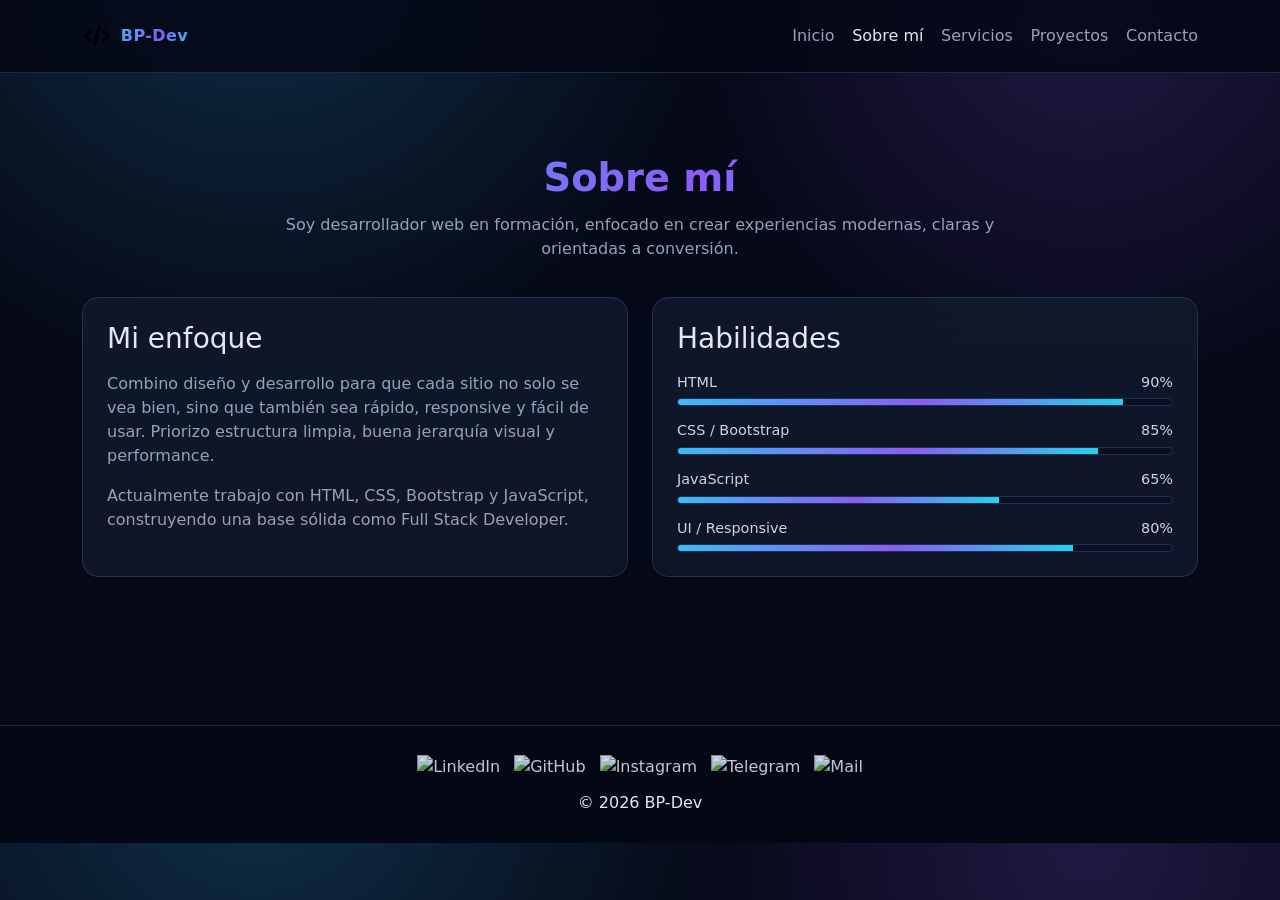
==== pages/about.html @ 5aa09ab8 "Finalize landing redesign across all pages" ====
<!DOCTYPE html>
<html lang="es">
<head>
  <meta charset="UTF-8">
  <meta name="viewport" content="width=device-width, initial-scale=1.0">
  <title>BP-Dev | Sobre mí</title>
  <link rel="icon" href="../assets/img/favicon.ico">
  <link href="https://cdn.jsdelivr.net/npm/bootstrap@5.3.2/dist/css/bootstrap.min.css" rel="stylesheet">
  <link rel="stylesheet" href="../css/style.css">
</head>
<body>

<header class="header">
  <div class="container d-flex justify-content-between align-items-center header-content">
    <a href="../index.html" class="logo-box">
      <img src="../assets/img/logo.svg" alt="Logo BP-Dev" class="logo-img">
      <span class="logo-text">BP-Dev</span>
    </a>
    <nav class="nav d-none d-lg-flex align-items-center">
      <a href="../index.html">Inicio</a>
      <a href="about.html" class="active">Sobre mí</a>
      <a href="services.html">Servicios</a>
      <a href="projects.html">Proyectos</a>
      <a href="contact.html">Contacto</a>
    </nav>
    <button class="btn btn-outline-light d-lg-none" data-bs-toggle="offcanvas" data-bs-target="#menuMobile">☰</button>
  </div>
</header>

<div class="offcanvas offcanvas-end text-bg-dark" id="menuMobile">
  <div class="offcanvas-header">
    <h5 class="offcanvas-title">Menú</h5>
    <button type="button" class="btn-close btn-close-white" data-bs-dismiss="offcanvas"></button>
  </div>
  <div class="offcanvas-body d-flex flex-column gap-2">
    <a href="../index.html">Inicio</a>
    <a href="about.html">Sobre mí</a>
    <a href="services.html">Servicios</a>
    <a href="projects.html">Proyectos</a>
    <a href="contact.html">Contacto</a>
  </div>
</div>

<main class="section">
  <div class="container">
    <h1 class="section-title">Sobre mí</h1>
    <p class="section-subtitle">Soy desarrollador web en formación, enfocado en crear experiencias modernas, claras y orientadas a conversión.</p>

    <div class="row g-4 align-items-stretch">
      <div class="col-lg-6">
        <div class="box p-4 h-100">
          <h3 class="mb-3">Mi enfoque</h3>
          <p class="lead-soft">
            Combino diseño y desarrollo para que cada sitio no solo se vea bien, sino que también sea rápido,
            responsive y fácil de usar. Priorizo estructura limpia, buena jerarquía visual y performance.
          </p>
          <p class="lead-soft mb-0">
            Actualmente trabajo con HTML, CSS, Bootstrap y JavaScript, construyendo una base sólida como Full Stack Developer.
          </p>
        </div>
      </div>

      <div class="col-lg-6">
        <div class="box p-4 h-100">
          <h3 class="mb-3">Habilidades</h3>

          <div class="skill">
            <div class="skill-header"><span>HTML</span><span>90%</span></div>
            <div class="skill-bar"><div style="width:90%"></div></div>
          </div>

          <div class="skill">
            <div class="skill-header"><span>CSS / Bootstrap</span><span>85%</span></div>
            <div class="skill-bar"><div style="width:85%"></div></div>
          </div>

          <div class="skill">
            <div class="skill-header"><span>JavaScript</span><span>65%</span></div>
            <div class="skill-bar"><div style="width:65%"></div></div>
          </div>

          <div class="skill mb-0">
            <div class="skill-header"><span>UI / Responsive</span><span>80%</span></div>
            <div class="skill-bar"><div style="width:80%"></div></div>
          </div>
        </div>
      </div>
    </div>
  </div>
</main>

<footer class="footer">
  <div class="container">
    <div class="socials">
      <a href="#"><img src="../assets/img/linkedin.svg" alt="LinkedIn"></a>
      <a href="#"><img src="../assets/img/github.svg" alt="GitHub"></a>
      <a href="#"><img src="../assets/img/instagram.svg" alt="Instagram"></a>
      <a href="#"><img src="../assets/img/telegram.svg" alt="Telegram"></a>
      <a href="#"><img src="../assets/img/gmail.svg" alt="Mail"></a>
    </div>
    <p class="mb-0">© 2026 BP-Dev</p>
  </div>
</footer>

<script src="https://cdn.jsdelivr.net/npm/bootstrap@5.3.2/dist/js/bootstrap.bundle.min.js"></script>
</body>
</html>
---- css/style.css ----
:root {
  --bg: #050816;
  --bg-soft: #0b1228;
  --card: #0f172a;
  --line: #1e293b;
  --text: #e2e8f0;
  --muted: #94a3b8;
  --primary: #38bdf8;
  --secondary: #8b5cf6;
  --accent: #22d3ee;
  --gradient: linear-gradient(135deg, #38bdf8 0%, #8b5cf6 55%, #22d3ee 100%);
}

* { box-sizing: border-box; }

body {
  margin: 0;
  font-family: "Segoe UI", system-ui, -apple-system, sans-serif;
  color: var(--text);
  background:
    radial-gradient(circle at 20% -10%, rgba(56, 189, 248, .22), transparent 35%),
    radial-gradient(circle at 85% 0%, rgba(139, 92, 246, .2), transparent 30%),
    var(--bg);
}

a { color: inherit; text-decoration: none; }

.header {
  position: sticky;
  top: 0;
  z-index: 1000;
  background: rgba(5, 8, 22, 0.85);
  backdrop-filter: blur(10px);
  border-bottom: 1px solid var(--line);
}

.header-content {
  min-height: 72px;
}

.logo-box {
  display: flex;
  align-items: center;
  gap: .55rem;
}

.logo-img { width: 30px; }

.logo-text {
  font-weight: 800;
  letter-spacing: .4px;
  background: var(--gradient);
  -webkit-background-clip: text;
  -webkit-text-fill-color: transparent;
}

.nav { gap: 1.1rem; }
.nav a {
  color: var(--muted);
  font-weight: 500;
  transition: .2s ease;
}
.nav a:hover,
.nav a.active {
  color: var(--text);
}

.offcanvas a {
  color: var(--text);
  border: 1px solid #22304a;
  border-radius: 10px;
  padding: .65rem .8rem;
}

.section {
  padding: 84px 0;
}

.hero {
  padding: 110px 0 82px;
}

.hero h1,
.section-title {
  font-weight: 800;
  line-height: 1.1;
  background: var(--gradient);
  -webkit-background-clip: text;
  -webkit-text-fill-color: transparent;
}

.hero h1 { font-size: clamp(2rem, 4vw, 3.2rem); }

.lead-soft,
.hero p {
  color: var(--muted);
  max-width: 760px;
}

.btn-glow {
  background: var(--gradient);
  border: 0;
  color: #fff;
  font-weight: 600;
  border-radius: 12px;
  padding: .72rem 1rem;
}

.btn-ghost {
  border: 1px solid #334155;
  color: var(--text);
  border-radius: 12px;
  padding: .72rem 1rem;
}

.box,
.card-home,
.project-card,
.service-card,
.form-box {
  background: linear-gradient(180deg, rgba(15, 23, 42, .95), rgba(15, 23, 42, .88));
  border: 1px solid #24324c;
  border-radius: 16px;
}

.cards-home {
  margin-top: 34px;
  display: grid;
  grid-template-columns: repeat(4, minmax(0, 1fr));
  gap: 18px;
}

.card-home {
  padding: 20px;
  transition: .22s ease;
}
.card-home:hover { transform: translateY(-5px); border-color: #3a4e73; }
.card-home h3 { margin-bottom: .4rem; font-size: 1.04rem; }
.card-home p { margin: 0; color: var(--muted); font-size: .95rem; }

.tag {
  display: inline-block;
  font-size: .76rem;
  padding: .28rem .52rem;
  border-radius: 999px;
  margin-bottom: .8rem;
  border: 1px solid #2a3e62;
  color: #cbd5e1;
}

.section-title {
  text-align: center;
  margin-bottom: 14px;
  font-size: clamp(1.8rem, 3vw, 2.4rem);
}

.section-subtitle {
  text-align: center;
  color: var(--muted);
  max-width: 760px;
  margin: 0 auto 36px;
}

.skill { margin-bottom: 14px; }
.skill-header { display: flex; justify-content: space-between; font-size: .9rem; color: #cbd5e1; margin-bottom: 5px; }
.skill-bar {
  height: 8px;
  background: #071022;
  border: 1px solid #20304d;
  border-radius: 999px;
  overflow: hidden;
}
.skill-bar div { height: 100%; background: var(--gradient); }

.service-card,
.project-card { padding: 22px; height: 100%; }
.project-card p,
.service-card p { color: var(--muted); margin-bottom: 0; }

.project-links { margin-top: 12px; display: flex; gap: 10px; flex-wrap: wrap; }
.project-links a {
  font-size: .85rem;
  border: 1px solid #2a3e62;
  border-radius: 10px;
  padding: .4rem .65rem;
  color: #dbeafe;
}

.form-control,
.form-control:focus {
  background: #090f1f;
  color: var(--text);
  border: 1px solid #2a3e62;
  box-shadow: none;
}

.footer {
  margin-top: 64px;
  border-top: 1px solid var(--line);
  background: #040814;
  padding: 28px 0;
  text-align: center;
}

.socials { display: flex; justify-content: center; gap: 14px; margin-bottom: 12px; }
.socials img { width: 22px; opacity: .85; transition: .2s ease; }
.socials img:hover { transform: translateY(-2px) scale(1.07); opacity: 1; }

@media (max-width: 992px) {
  .cards-home { grid-template-columns: repeat(2, minmax(0, 1fr)); }
}

@media (max-width: 576px) {
  .hero { padding-top: 86px; }
  .cards-home { grid-template-columns: 1fr; }
}
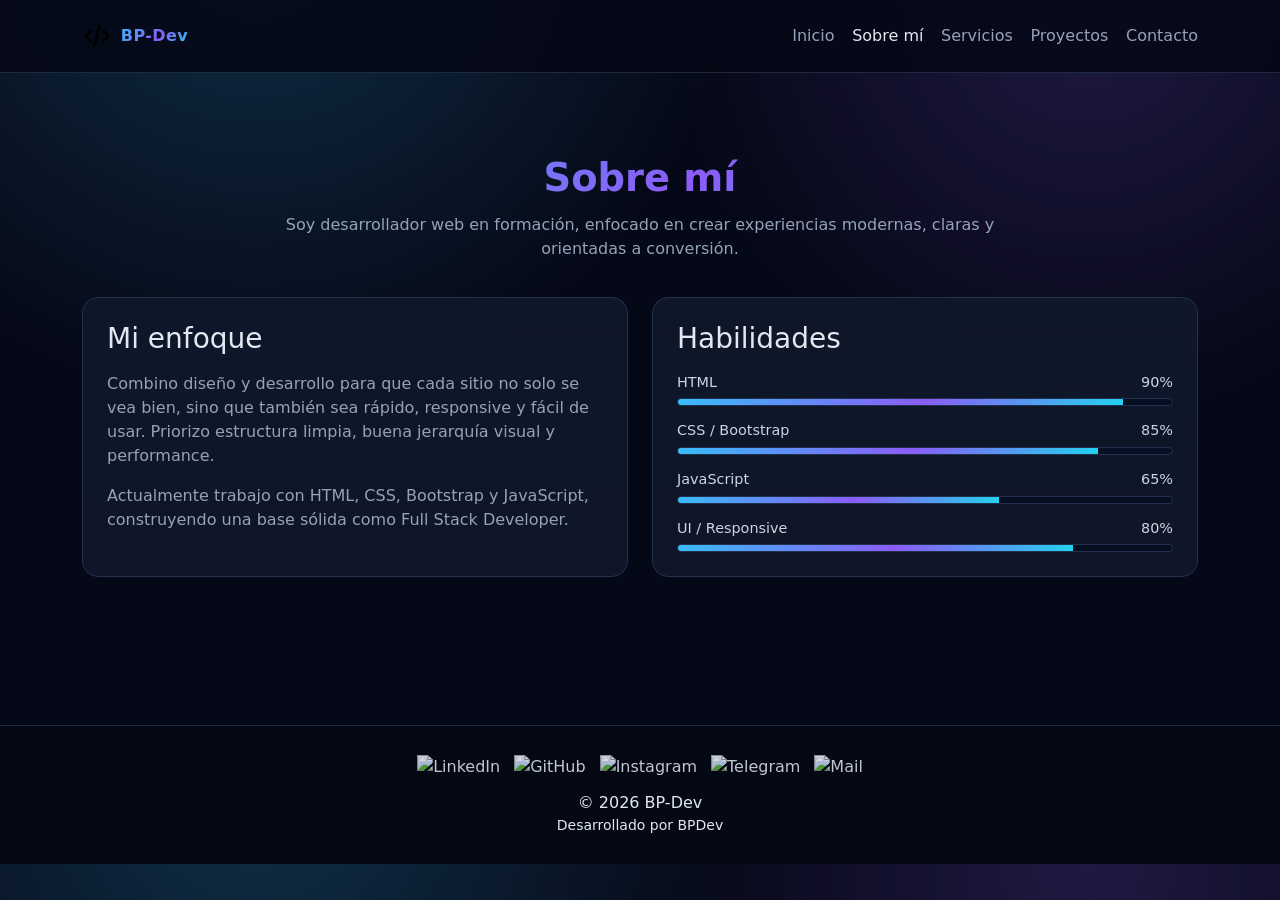
==== commit c7c50482: "chore(footer): agregar link 'Desarrollado por BPDev' a GitHub Pages" ====
--- a/pages/about.html
+++ b/pages/about.html
@@ -100,6 +100,7 @@
     </div>
     <p class="mb-0">© 2026 BP-Dev</p>
   </div>
+    <p class="mb-0 small">Desarrollado por <a href="https://waiiting23.github.io/bp_web/" target="_blank" rel="noopener">BPDev</a></p>
 </footer>
 
 <script src="https://cdn.jsdelivr.net/npm/bootstrap@5.3.2/dist/js/bootstrap.bundle.min.js"></script>
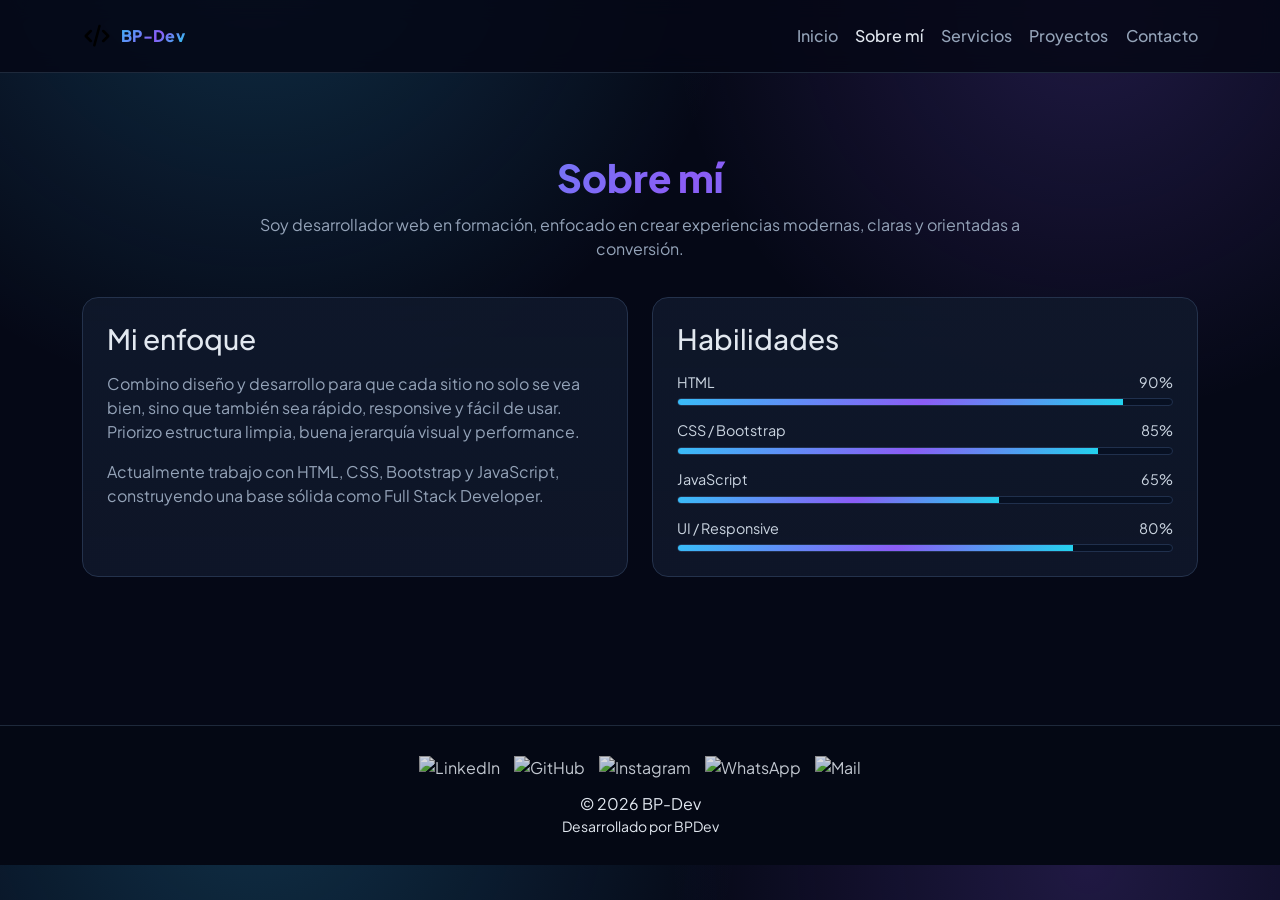
==== commit 44251eed: "feat(bp_web): unificación responsive final, animaciones visuales y footer/contacto profesional" ====
--- a/pages/about.html
+++ b/pages/about.html
@@ -92,15 +92,15 @@
 <footer class="footer">
   <div class="container">
     <div class="socials">
-      <a href="#"><img src="../assets/img/linkedin.svg" alt="LinkedIn"></a>
-      <a href="#"><img src="../assets/img/github.svg" alt="GitHub"></a>
-      <a href="#"><img src="../assets/img/instagram.svg" alt="Instagram"></a>
-      <a href="#"><img src="../assets/img/telegram.svg" alt="Telegram"></a>
-      <a href="#"><img src="../assets/img/gmail.svg" alt="Mail"></a>
+      <a href="https://www.linkedin.com/" target="_blank" rel="noopener"><img src="../assets/img/linkedin.svg" alt="LinkedIn"></a>
+      <a href="https://github.com/WaiiTiNG23" target="_blank" rel="noopener"><img src="../assets/img/github.svg" alt="GitHub"></a>
+      <a href="https://www.instagram.com/" target="_blank" rel="noopener"><img src="../assets/img/instagram.svg" alt="Instagram"></a>
+      <a href="https://wa.me/541158655848" target="_blank" rel="noopener"><img src="../assets/img/telegram.svg" alt="WhatsApp"></a>
+      <a href="mailto:brian.pugliese23@gmail.com"><img src="../assets/img/gmail.svg" alt="Mail"></a>
     </div>
     <p class="mb-0">© 2026 BP-Dev</p>
+    <p class="mb-0 small">Desarrollado por <a href="https://waiiting23.github.io/bp_web/" target="_blank" rel="noopener">BPDev</a></p>
   </div>
-    <p class="mb-0 small">Desarrollado por <a href="https://waiiting23.github.io/bp_web/" target="_blank" rel="noopener">BPDev</a></p>
 </footer>
 
 <script src="https://cdn.jsdelivr.net/npm/bootstrap@5.3.2/dist/js/bootstrap.bundle.min.js"></script>
--- a/css/style.css
+++ b/css/style.css
@@ -1,3 +1,5 @@
+@import url('https://fonts.googleapis.com/css2?family=Plus+Jakarta+Sans:wght@400;500;600;700;800&display=swap');
+
 :root {
   --bg: #050816;
   --bg-soft: #0b1228;
@@ -15,7 +17,7 @@
 
 body {
   margin: 0;
-  font-family: "Segoe UI", system-ui, -apple-system, sans-serif;
+  font-family: "Plus Jakarta Sans", "Segoe UI", system-ui, -apple-system, sans-serif;
   color: var(--text);
   background:
     radial-gradient(circle at 20% -10%, rgba(56, 189, 248, .22), transparent 35%),
@@ -214,3 +216,60 @@
   .hero { padding-top: 86px; }
   .cards-home { grid-template-columns: 1fr; }
 }
+
+/* Animaciones llamativas */
+@keyframes floatY {
+  0%, 100% { transform: translateY(0); }
+  50% { transform: translateY(-8px); }
+}
+
+@keyframes fadeSlideUp {
+  from { opacity: 0; transform: translateY(20px); }
+  to { opacity: 1; transform: translateY(0); }
+}
+
+.hero h1,
+.hero p,
+.hero .btn,
+.section-title,
+.section-subtitle,
+.box,
+.service-card,
+.project-card,
+.form-box,
+.card-home {
+  animation: fadeSlideUp .8s ease both;
+}
+
+.hero p { animation-delay: .08s; }
+.hero .btn-glow { animation-delay: .16s; }
+.hero .btn-ghost { animation-delay: .22s; }
+
+.cards-home .card-home:nth-child(1),
+.row .service-card:nth-child(1),
+.row .project-card:nth-child(1) { animation-delay: .1s; }
+.cards-home .card-home:nth-child(2),
+.row .service-card:nth-child(2),
+.row .project-card:nth-child(2) { animation-delay: .18s; }
+.cards-home .card-home:nth-child(3),
+.row .service-card:nth-child(3),
+.row .project-card:nth-child(3) { animation-delay: .26s; }
+.cards-home .card-home:nth-child(4),
+.row .service-card:nth-child(4),
+.row .project-card:nth-child(4) { animation-delay: .34s; }
+
+.logo-img { animation: floatY 3s ease-in-out infinite; }
+
+.btn-glow,
+.project-links a,
+.socials img,
+.card-home,
+.service-card,
+.project-card {
+  transition: transform .25s ease, box-shadow .25s ease, border-color .25s ease;
+}
+
+.btn-glow:hover { transform: translateY(-2px) scale(1.01); box-shadow: 0 10px 30px rgba(56, 189, 248, .35); }
+.service-card:hover,
+.project-card:hover,
+.card-home:hover { box-shadow: 0 14px 32px rgba(34, 211, 238, .14); }
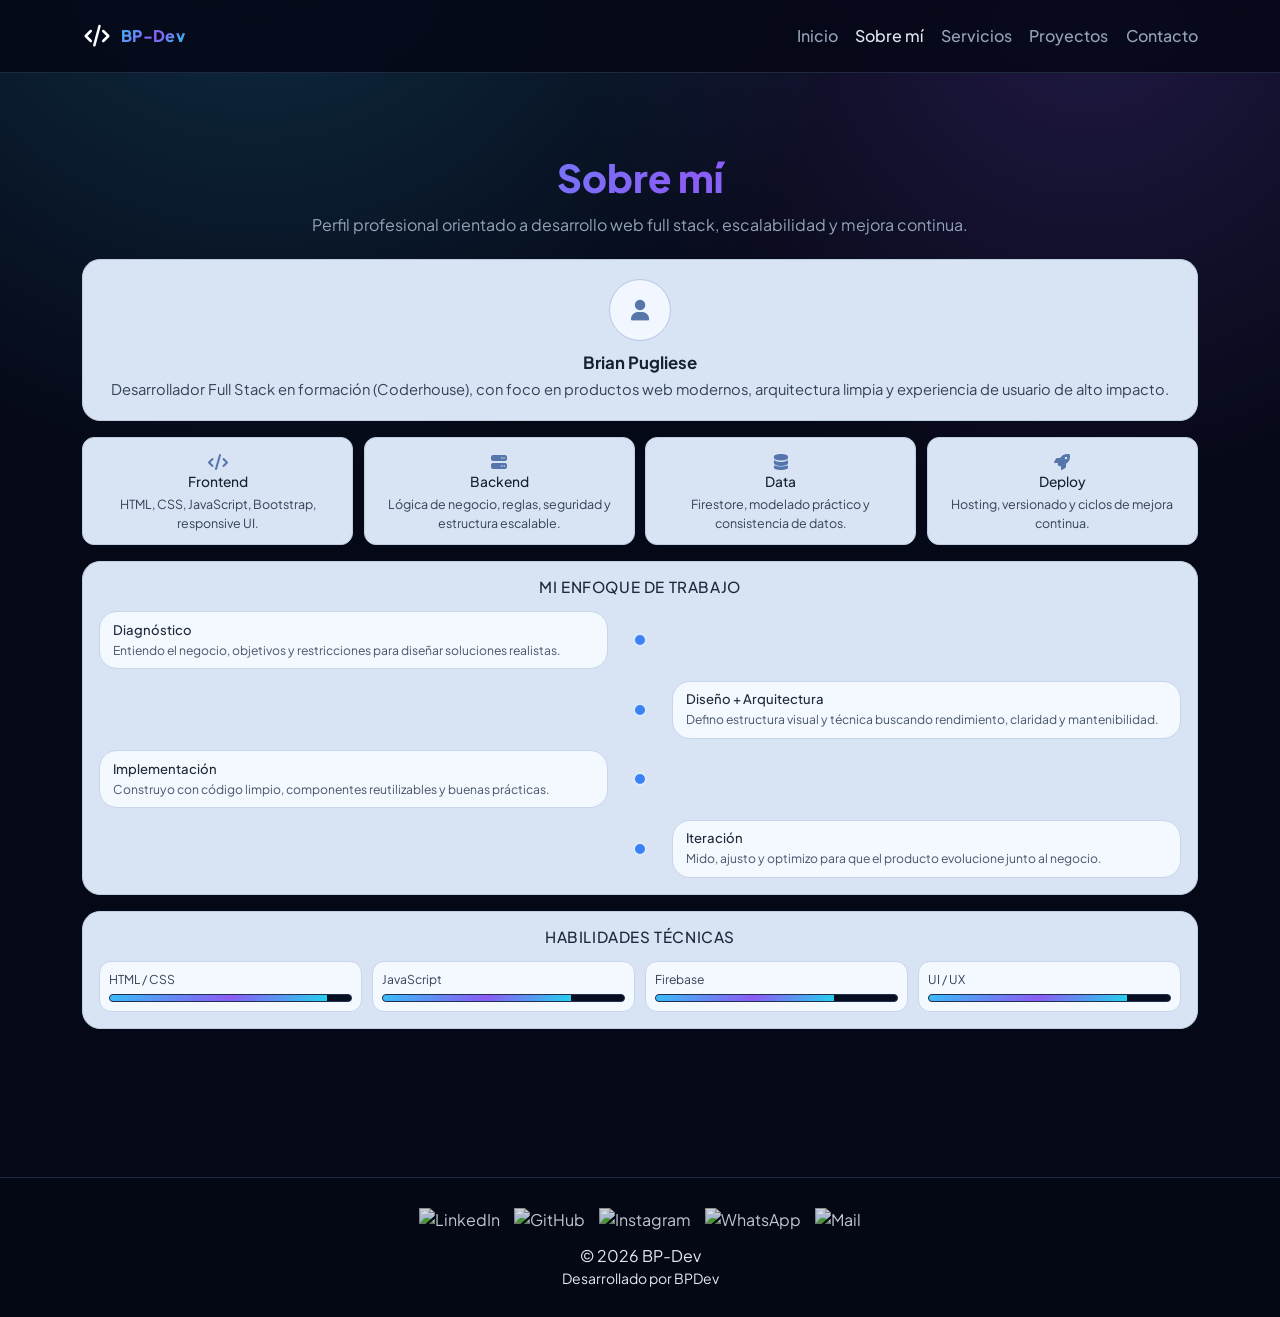
==== commit e6ae23c3: "feat(about): rediseño completo estilo wireframe con layout profesional responsive" ====
--- a/pages/about.html
+++ b/pages/about.html
@@ -6,6 +6,7 @@
   <title>BP-Dev | Sobre mí</title>
   <link rel="icon" href="../assets/img/favicon.ico">
   <link href="https://cdn.jsdelivr.net/npm/bootstrap@5.3.2/dist/css/bootstrap.min.css" rel="stylesheet">
+  <link rel="stylesheet" href="https://cdnjs.cloudflare.com/ajax/libs/font-awesome/6.4.0/css/all.min.css">
   <link rel="stylesheet" href="../css/style.css">
 </head>
 <body>
@@ -41,58 +42,104 @@
   </div>
 </div>
 
-<main class="section">
+<main class="section about-wireframe">
   <div class="container">
     <h1 class="section-title">Sobre mí</h1>
-    <p class="section-subtitle">Soy desarrollador web en formación, enfocado en crear experiencias modernas, claras y orientadas a conversión.</p>
+    <p class="section-subtitle">Perfil profesional orientado a desarrollo web full stack, escalabilidad y mejora continua.</p>
 
-    <div class="row g-4 align-items-stretch">
-      <div class="col-lg-6">
-        <div class="box p-4 h-100">
-          <h3 class="mb-3">Mi enfoque</h3>
-          <p class="lead-soft">
-            Combino diseño y desarrollo para que cada sitio no solo se vea bien, sino que también sea rápido,
-            responsive y fácil de usar. Priorizo estructura limpia, buena jerarquía visual y performance.
-          </p>
-          <p class="lead-soft mb-0">
-            Actualmente trabajo con HTML, CSS, Bootstrap y JavaScript, construyendo una base sólida como Full Stack Developer.
-          </p>
+    <section class="about-hero-card">
+      <div class="about-avatar"><i class="fas fa-user"></i></div>
+      <h2>Brian Pugliese</h2>
+      <p>Desarrollador Full Stack en formación (Coderhouse), con foco en productos web modernos, arquitectura limpia y experiencia de usuario de alto impacto.</p>
+    </section>
+
+    <section class="about-kpis-grid">
+      <article class="about-kpi-card">
+        <i class="fas fa-code"></i>
+        <h3>Frontend</h3>
+        <p>HTML, CSS, JavaScript, Bootstrap, responsive UI.</p>
+      </article>
+      <article class="about-kpi-card">
+        <i class="fas fa-server"></i>
+        <h3>Backend</h3>
+        <p>Lógica de negocio, reglas, seguridad y estructura escalable.</p>
+      </article>
+      <article class="about-kpi-card">
+        <i class="fas fa-database"></i>
+        <h3>Data</h3>
+        <p>Firestore, modelado práctico y consistencia de datos.</p>
+      </article>
+      <article class="about-kpi-card">
+        <i class="fas fa-rocket"></i>
+        <h3>Deploy</h3>
+        <p>Hosting, versionado y ciclos de mejora continua.</p>
+      </article>
+    </section>
+
+    <section class="about-timeline-wrap">
+      <h2 class="about-block-title">Mi enfoque de trabajo</h2>
+
+      <article class="about-step left">
+        <div class="about-step-dot"></div>
+        <div class="about-step-card">
+          <h4>Diagnóstico</h4>
+          <p>Entiendo el negocio, objetivos y restricciones para diseñar soluciones realistas.</p>
+        </div>
+      </article>
+
+      <article class="about-step right">
+        <div class="about-step-dot"></div>
+        <div class="about-step-card">
+          <h4>Diseño + Arquitectura</h4>
+          <p>Defino estructura visual y técnica buscando rendimiento, claridad y mantenibilidad.</p>
+        </div>
+      </article>
+
+      <article class="about-step left">
+        <div class="about-step-dot"></div>
+        <div class="about-step-card">
+          <h4>Implementación</h4>
+          <p>Construyo con código limpio, componentes reutilizables y buenas prácticas.</p>
+        </div>
+      </article>
+
+      <article class="about-step right">
+        <div class="about-step-dot"></div>
+        <div class="about-step-card">
+          <h4>Iteración</h4>
+          <p>Mido, ajusto y optimizo para que el producto evolucione junto al negocio.</p>
+        </div>
+      </article>
+    </section>
+
+    <section class="about-skills-panel">
+      <h2 class="about-block-title">Habilidades técnicas</h2>
+      <div class="about-skills-grid">
+        <div class="about-skill-box">
+          <p>HTML / CSS</p>
+          <div class="skill-bar"><div style="width: 90%"></div></div>
+        </div>
+        <div class="about-skill-box">
+          <p>JavaScript</p>
+          <div class="skill-bar"><div style="width: 78%"></div></div>
+        </div>
+        <div class="about-skill-box">
+          <p>Firebase</p>
+          <div class="skill-bar"><div style="width: 74%"></div></div>
+        </div>
+        <div class="about-skill-box">
+          <p>UI / UX</p>
+          <div class="skill-bar"><div style="width: 82%"></div></div>
         </div>
       </div>
-
-      <div class="col-lg-6">
-        <div class="box p-4 h-100">
-          <h3 class="mb-3">Habilidades</h3>
-
-          <div class="skill">
-            <div class="skill-header"><span>HTML</span><span>90%</span></div>
-            <div class="skill-bar"><div style="width:90%"></div></div>
-          </div>
-
-          <div class="skill">
-            <div class="skill-header"><span>CSS / Bootstrap</span><span>85%</span></div>
-            <div class="skill-bar"><div style="width:85%"></div></div>
-          </div>
-
-          <div class="skill">
-            <div class="skill-header"><span>JavaScript</span><span>65%</span></div>
-            <div class="skill-bar"><div style="width:65%"></div></div>
-          </div>
-
-          <div class="skill mb-0">
-            <div class="skill-header"><span>UI / Responsive</span><span>80%</span></div>
-            <div class="skill-bar"><div style="width:80%"></div></div>
-          </div>
-        </div>
-      </div>
-    </div>
+    </section>
   </div>
 </main>
 
 <footer class="footer">
   <div class="container">
     <div class="socials">
-      <a href="https://www.linkedin.com/" target="_blank" rel="noopener"><img src="../assets/img/linkedin.svg" alt="LinkedIn"></a>
+      <a href="https://www.linkedin.com/in/bpugliese23" target="_blank" rel="noopener"><img src="../assets/img/linkedin.svg" alt="LinkedIn"></a>
       <a href="https://github.com/WaiiTiNG23" target="_blank" rel="noopener"><img src="../assets/img/github.svg" alt="GitHub"></a>
       <a href="https://www.instagram.com/" target="_blank" rel="noopener"><img src="../assets/img/instagram.svg" alt="Instagram"></a>
       <a href="https://wa.me/541158655848" target="_blank" rel="noopener"><img src="../assets/img/telegram.svg" alt="WhatsApp"></a>
@@ -105,4 +152,4 @@
 
 <script src="https://cdn.jsdelivr.net/npm/bootstrap@5.3.2/dist/js/bootstrap.bundle.min.js"></script>
 </body>
-</html>+</html>
--- a/css/style.css
+++ b/css/style.css
@@ -46,7 +46,10 @@
   gap: .55rem;
 }
 
-.logo-img { width: 30px; }
+.logo-img {
+  width: 30px;
+  filter: brightness(0) invert(1);
+}
 
 .logo-text {
   font-weight: 800;
@@ -186,6 +189,162 @@
   border-radius: 10px;
   padding: .4rem .65rem;
   color: #dbeafe;
+}
+
+.credentials-box {
+  border: 1px solid #334864;
+  background: rgba(9, 15, 31, 0.75);
+  border-radius: 12px;
+  padding: .75rem .85rem;
+  color: #e8eef8;
+}
+
+.credentials-box p {
+  font-size: .88rem;
+  line-height: 1.35;
+}
+
+.project-stack {
+  color: #e8eef8;
+}
+
+/* ABOUT - estilo wireframe */
+.about-wireframe .section-subtitle { margin-bottom: 22px; }
+
+.about-hero-card {
+  background: #d8e4f4;
+  border: 1px solid #bfcde2;
+  border-radius: 18px;
+  padding: 1.2rem 1rem;
+  text-align: center;
+  color: #172131;
+  margin-bottom: 1rem;
+}
+
+.about-avatar {
+  width: 62px;
+  height: 62px;
+  margin: 0 auto .7rem;
+  border-radius: 999px;
+  display: flex;
+  align-items: center;
+  justify-content: center;
+  background: #f2f6ff;
+  border: 1px solid #b6c7e3;
+  color: #5876a9;
+  font-size: 1.3rem;
+}
+
+.about-hero-card h2 { font-size: 1.05rem; margin-bottom: .35rem; font-weight: 700; }
+.about-hero-card p { margin: 0; color: #334155; font-size: .92rem; }
+
+.about-kpis-grid {
+  display: grid;
+  grid-template-columns: repeat(4, minmax(0, 1fr));
+  gap: .65rem;
+  margin-bottom: 1rem;
+}
+
+.about-kpi-card {
+  background: #d8e4f4;
+  border: 1px solid #bfcde2;
+  border-radius: 12px;
+  padding: .75rem;
+  color: #172131;
+  text-align: center;
+}
+.about-kpi-card i { color: #5576ac; margin-bottom: .3rem; }
+.about-kpi-card h3 { font-size: .86rem; margin-bottom: .25rem; }
+.about-kpi-card p { margin: 0; font-size: .78rem; color: #334155; }
+
+.about-timeline-wrap {
+  background: #d8e4f4;
+  border: 1px solid #bfcde2;
+  border-radius: 18px;
+  padding: 1rem;
+  margin-bottom: 1rem;
+  position: relative;
+}
+
+.about-block-title {
+  font-size: .95rem;
+  color: #1e293b;
+  text-transform: uppercase;
+  letter-spacing: .6px;
+  margin-bottom: .9rem;
+  text-align: center;
+}
+
+.about-step {
+  position: relative;
+  display: flex;
+  align-items: center;
+  margin-bottom: .7rem;
+}
+.about-step:last-child { margin-bottom: 0; }
+.about-step.left { justify-content: flex-start; }
+.about-step.right { justify-content: flex-end; }
+
+.about-step-dot {
+  width: 14px;
+  height: 14px;
+  border-radius: 999px;
+  background: #3b82f6;
+  border: 2px solid #dbeafe;
+  position: absolute;
+  left: 50%;
+  transform: translateX(-50%);
+}
+
+.about-step-card {
+  width: 47%;
+  background: #f4f8ff;
+  border: 1px solid #c7d5ea;
+  border-radius: 18px;
+  padding: .6rem .8rem;
+  color: #1f2937;
+}
+.about-step-card h4 { font-size: .82rem; margin-bottom: .2rem; }
+.about-step-card p { margin: 0; font-size: .76rem; color: #475569; }
+
+.about-skills-panel {
+  background: #d8e4f4;
+  border: 1px solid #bfcde2;
+  border-radius: 18px;
+  padding: 1rem;
+}
+
+.about-skills-grid {
+  display: grid;
+  grid-template-columns: repeat(4, minmax(0, 1fr));
+  gap: .65rem;
+}
+.about-skill-box {
+  background: #f4f8ff;
+  border: 1px solid #c7d5ea;
+  border-radius: 12px;
+  padding: .55rem;
+}
+.about-skill-box p {
+  margin: 0 0 .35rem;
+  font-size: .76rem;
+  color: #334155;
+}
+
+@media (max-width: 992px) {
+  .about-kpis-grid,
+  .about-skills-grid { grid-template-columns: repeat(2, minmax(0, 1fr)); }
+
+  .about-step-dot { display: none; }
+  .about-step,
+  .about-step.left,
+  .about-step.right { justify-content: stretch; }
+  .about-step-card { width: 100%; }
+}
+
+@media (max-width: 576px) {
+  .about-kpis-grid,
+  .about-skills-grid { grid-template-columns: 1fr; }
 }
 
 .form-control,
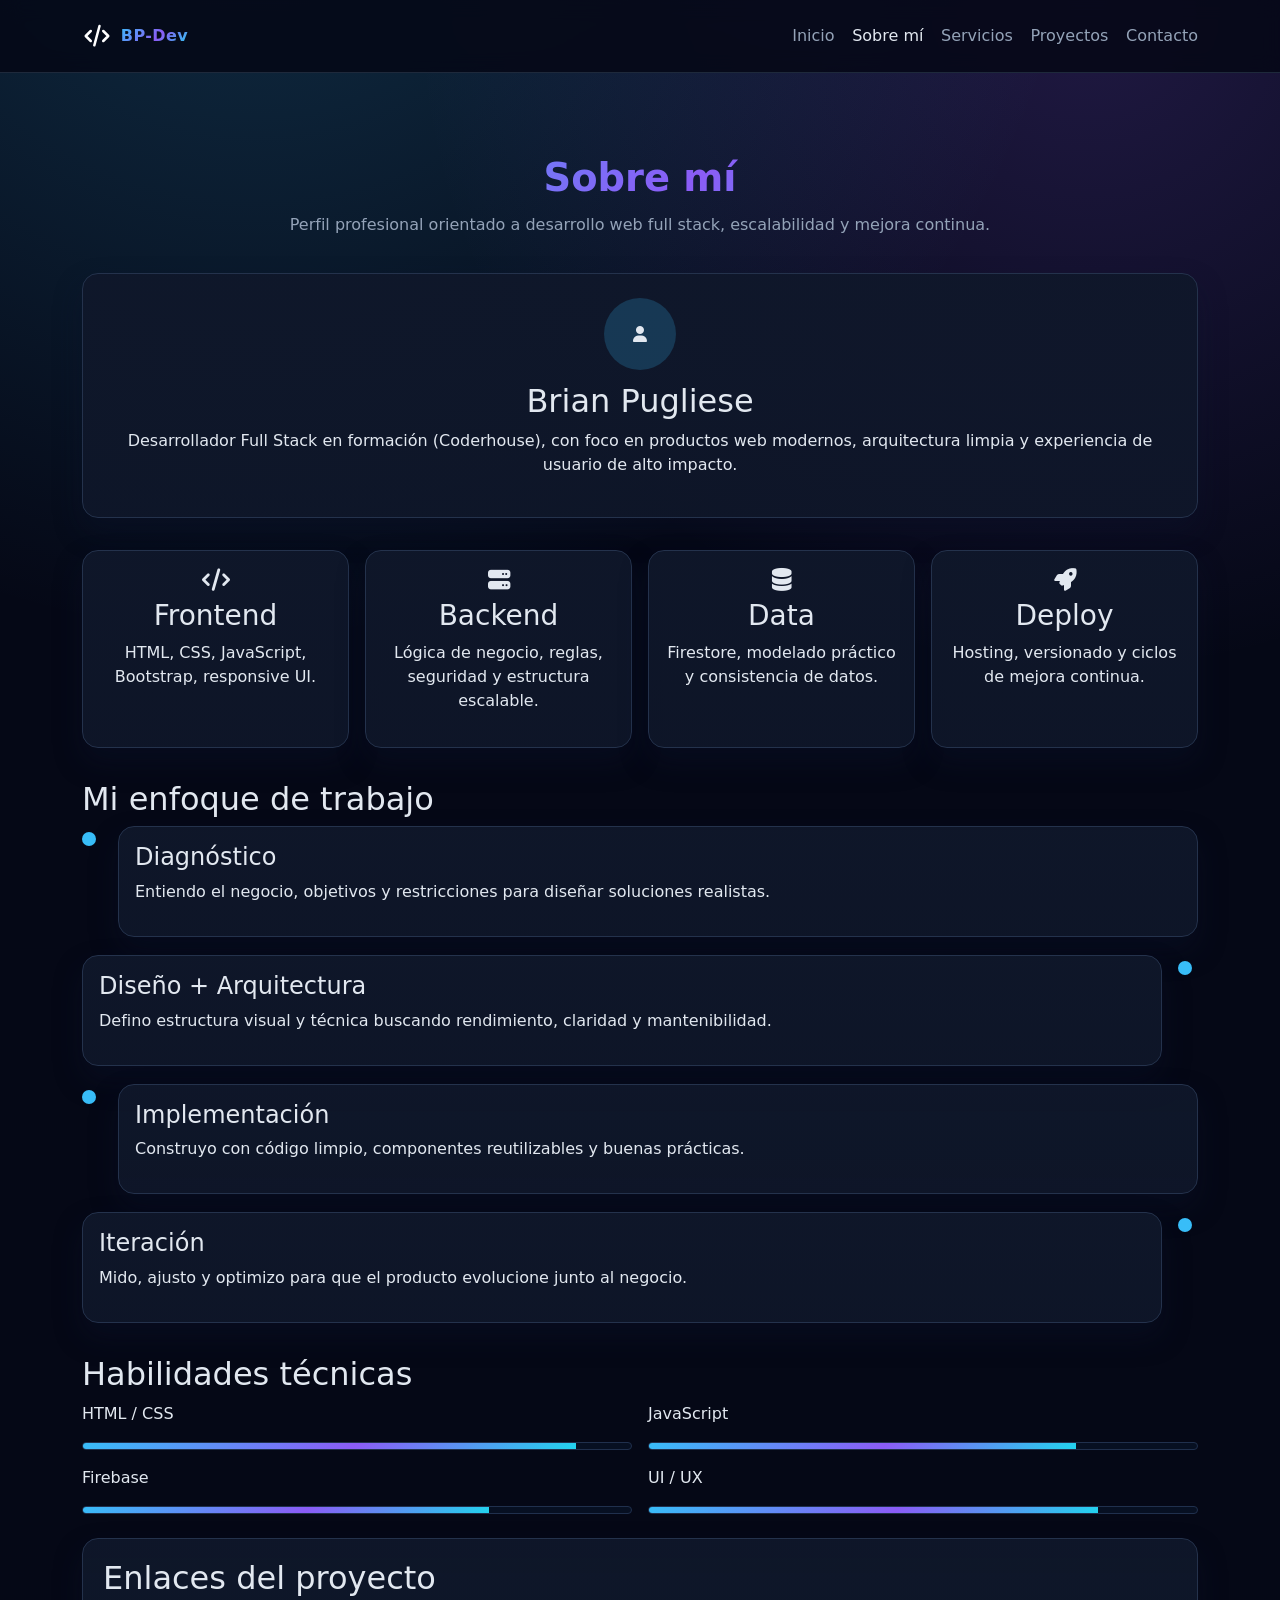
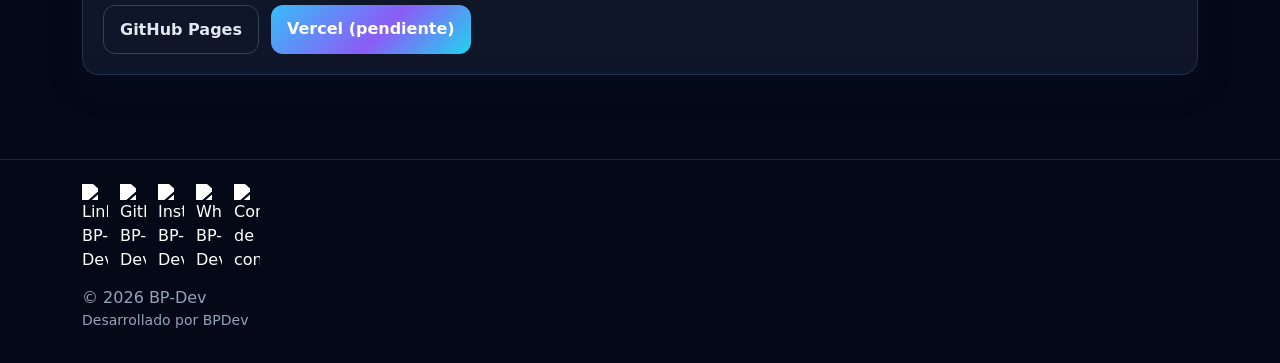
==== commit 0516cfe0: "Maquetar paginas y sumar estructura SASS" ====
--- a/pages/about.html
+++ b/pages/about.html
@@ -4,152 +4,160 @@
   <meta charset="UTF-8">
   <meta name="viewport" content="width=device-width, initial-scale=1.0">
   <title>BP-Dev | Sobre mí</title>
+  <meta name="description" content="Conocé a BP-Dev: desarrollo full stack orientado a resultados, arquitectura limpia y foco en experiencia de usuario.">
   <link rel="icon" href="../assets/img/favicon.ico">
   <link href="https://cdn.jsdelivr.net/npm/bootstrap@5.3.2/dist/css/bootstrap.min.css" rel="stylesheet">
   <link rel="stylesheet" href="https://cdnjs.cloudflare.com/ajax/libs/font-awesome/6.4.0/css/all.min.css">
   <link rel="stylesheet" href="../css/style.css">
 </head>
 <body>
+  <header class="header">
+    <div class="container d-flex justify-content-between align-items-center header-content">
+      <a href="../index.html" class="logo-box" aria-label="Ir al inicio">
+        <img src="../assets/img/logo.svg" alt="Logo BP-Dev" class="logo-img">
+        <span class="logo-text">BP-Dev</span>
+      </a>
+      <nav class="nav d-none d-lg-flex align-items-center" aria-label="Navegación principal">
+        <a href="../index.html">Inicio</a>
+        <a href="about.html" class="active">Sobre mí</a>
+        <a href="services.html">Servicios</a>
+        <a href="projects.html">Proyectos</a>
+        <a href="contact.html">Contacto</a>
+      </nav>
+      <button class="btn btn-outline-light d-lg-none" data-bs-toggle="offcanvas" data-bs-target="#menuMobile" aria-label="Abrir menú">☰</button>
+    </div>
+  </header>
 
-<header class="header">
-  <div class="container d-flex justify-content-between align-items-center header-content">
-    <a href="../index.html" class="logo-box">
-      <img src="../assets/img/logo.svg" alt="Logo BP-Dev" class="logo-img">
-      <span class="logo-text">BP-Dev</span>
-    </a>
-    <nav class="nav d-none d-lg-flex align-items-center">
+  <div class="offcanvas offcanvas-end text-bg-dark" id="menuMobile">
+    <div class="offcanvas-header">
+      <h5 class="offcanvas-title">Menú</h5>
+      <button type="button" class="btn-close btn-close-white" data-bs-dismiss="offcanvas" aria-label="Cerrar"></button>
+    </div>
+    <div class="offcanvas-body d-flex flex-column gap-2">
       <a href="../index.html">Inicio</a>
-      <a href="about.html" class="active">Sobre mí</a>
+      <a href="about.html">Sobre mí</a>
       <a href="services.html">Servicios</a>
       <a href="projects.html">Proyectos</a>
       <a href="contact.html">Contacto</a>
-    </nav>
-    <button class="btn btn-outline-light d-lg-none" data-bs-toggle="offcanvas" data-bs-target="#menuMobile">☰</button>
+    </div>
   </div>
-</header>
 
-<div class="offcanvas offcanvas-end text-bg-dark" id="menuMobile">
-  <div class="offcanvas-header">
-    <h5 class="offcanvas-title">Menú</h5>
-    <button type="button" class="btn-close btn-close-white" data-bs-dismiss="offcanvas"></button>
-  </div>
-  <div class="offcanvas-body d-flex flex-column gap-2">
-    <a href="../index.html">Inicio</a>
-    <a href="about.html">Sobre mí</a>
-    <a href="services.html">Servicios</a>
-    <a href="projects.html">Proyectos</a>
-    <a href="contact.html">Contacto</a>
-  </div>
-</div>
+  <main class="section about-wireframe">
+    <div class="container">
+      <h1 class="section-title">Sobre mí</h1>
+      <p class="section-subtitle">Perfil profesional orientado a desarrollo web full stack, escalabilidad y mejora continua.</p>
 
-<main class="section about-wireframe">
-  <div class="container">
-    <h1 class="section-title">Sobre mí</h1>
-    <p class="section-subtitle">Perfil profesional orientado a desarrollo web full stack, escalabilidad y mejora continua.</p>
+      <section class="about-hero-card">
+        <div class="about-avatar"><i class="fas fa-user"></i></div>
+        <h2>Brian Pugliese</h2>
+        <p>Desarrollador Full Stack en formación (Coderhouse), con foco en productos web modernos, arquitectura limpia y experiencia de usuario de alto impacto.</p>
+      </section>
 
-    <section class="about-hero-card">
-      <div class="about-avatar"><i class="fas fa-user"></i></div>
-      <h2>Brian Pugliese</h2>
-      <p>Desarrollador Full Stack en formación (Coderhouse), con foco en productos web modernos, arquitectura limpia y experiencia de usuario de alto impacto.</p>
-    </section>
+      <section class="about-kpis-grid">
+        <article class="about-kpi-card">
+          <i class="fas fa-code"></i>
+          <h3>Frontend</h3>
+          <p>HTML, CSS, JavaScript, Bootstrap, responsive UI.</p>
+        </article>
+        <article class="about-kpi-card">
+          <i class="fas fa-server"></i>
+          <h3>Backend</h3>
+          <p>Lógica de negocio, reglas, seguridad y estructura escalable.</p>
+        </article>
+        <article class="about-kpi-card">
+          <i class="fas fa-database"></i>
+          <h3>Data</h3>
+          <p>Firestore, modelado práctico y consistencia de datos.</p>
+        </article>
+        <article class="about-kpi-card">
+          <i class="fas fa-rocket"></i>
+          <h3>Deploy</h3>
+          <p>Hosting, versionado y ciclos de mejora continua.</p>
+        </article>
+      </section>
 
-    <section class="about-kpis-grid">
-      <article class="about-kpi-card">
-        <i class="fas fa-code"></i>
-        <h3>Frontend</h3>
-        <p>HTML, CSS, JavaScript, Bootstrap, responsive UI.</p>
-      </article>
-      <article class="about-kpi-card">
-        <i class="fas fa-server"></i>
-        <h3>Backend</h3>
-        <p>Lógica de negocio, reglas, seguridad y estructura escalable.</p>
-      </article>
-      <article class="about-kpi-card">
-        <i class="fas fa-database"></i>
-        <h3>Data</h3>
-        <p>Firestore, modelado práctico y consistencia de datos.</p>
-      </article>
-      <article class="about-kpi-card">
-        <i class="fas fa-rocket"></i>
-        <h3>Deploy</h3>
-        <p>Hosting, versionado y ciclos de mejora continua.</p>
-      </article>
-    </section>
+      <section class="about-timeline-wrap">
+        <h2 class="about-block-title">Mi enfoque de trabajo</h2>
 
-    <section class="about-timeline-wrap">
-      <h2 class="about-block-title">Mi enfoque de trabajo</h2>
+        <article class="about-step left">
+          <div class="about-step-dot"></div>
+          <div class="about-step-card">
+            <h4>Diagnóstico</h4>
+            <p>Entiendo el negocio, objetivos y restricciones para diseñar soluciones realistas.</p>
+          </div>
+        </article>
 
-      <article class="about-step left">
-        <div class="about-step-dot"></div>
-        <div class="about-step-card">
-          <h4>Diagnóstico</h4>
-          <p>Entiendo el negocio, objetivos y restricciones para diseñar soluciones realistas.</p>
+        <article class="about-step right">
+          <div class="about-step-dot"></div>
+          <div class="about-step-card">
+            <h4>Diseño + Arquitectura</h4>
+            <p>Defino estructura visual y técnica buscando rendimiento, claridad y mantenibilidad.</p>
+          </div>
+        </article>
+
+        <article class="about-step left">
+          <div class="about-step-dot"></div>
+          <div class="about-step-card">
+            <h4>Implementación</h4>
+            <p>Construyo con código limpio, componentes reutilizables y buenas prácticas.</p>
+          </div>
+        </article>
+
+        <article class="about-step right">
+          <div class="about-step-dot"></div>
+          <div class="about-step-card">
+            <h4>Iteración</h4>
+            <p>Mido, ajusto y optimizo para que el producto evolucione junto al negocio.</p>
+          </div>
+        </article>
+      </section>
+
+      <section class="about-skills-panel">
+        <h2 class="about-block-title">Habilidades técnicas</h2>
+        <div class="about-skills-grid">
+          <div class="about-skill-box">
+            <p>HTML / CSS</p>
+            <div class="skill-bar"><div style="width: 90%"></div></div>
+          </div>
+          <div class="about-skill-box">
+            <p>JavaScript</p>
+            <div class="skill-bar"><div style="width: 78%"></div></div>
+          </div>
+          <div class="about-skill-box">
+            <p>Firebase</p>
+            <div class="skill-bar"><div style="width: 74%"></div></div>
+          </div>
+          <div class="about-skill-box">
+            <p>UI / UX</p>
+            <div class="skill-bar"><div style="width: 82%"></div></div>
+          </div>
         </div>
-      </article>
+      </section>
 
-      <article class="about-step right">
-        <div class="about-step-dot"></div>
-        <div class="about-step-card">
-          <h4>Diseño + Arquitectura</h4>
-          <p>Defino estructura visual y técnica buscando rendimiento, claridad y mantenibilidad.</p>
+      <section class="about-deploy-box">
+        <h2 class="about-block-title">Enlaces del proyecto</h2>
+        <div class="deploy-links">
+          <a href="https://waiiting23.github.io/bp_web/" target="_blank" rel="noopener" class="btn btn-ghost">GitHub Pages</a>
+          <a href="#" class="btn btn-glow" id="vercelLink">Vercel (pendiente)</a>
         </div>
-      </article>
+      </section>
+    </div>
+  </main>
 
-      <article class="about-step left">
-        <div class="about-step-dot"></div>
-        <div class="about-step-card">
-          <h4>Implementación</h4>
-          <p>Construyo con código limpio, componentes reutilizables y buenas prácticas.</p>
-        </div>
-      </article>
+  <footer class="footer">
+    <div class="container">
+      <div class="socials">
+        <a href="https://www.linkedin.com/in/bpugliese23" target="_blank" rel="noopener"><img src="../assets/img/linkedin.svg" alt="LinkedIn BP-Dev"></a>
+        <a href="https://github.com/WaiiTiNG23" target="_blank" rel="noopener"><img src="../assets/img/github.svg" alt="GitHub BP-Dev"></a>
+        <a href="https://www.instagram.com/" target="_blank" rel="noopener"><img src="../assets/img/instagram.svg" alt="Instagram BP-Dev"></a>
+        <a href="https://wa.me/541158655848" target="_blank" rel="noopener"><img src="../assets/img/telegram.svg" alt="WhatsApp BP-Dev"></a>
+        <a href="mailto:brian.pugliese23@gmail.com"><img src="../assets/img/gmail.svg" alt="Correo de contacto"></a>
+      </div>
+      <p class="mb-0">© 2026 BP-Dev</p>
+      <p class="mb-0 small">Desarrollado por <a href="https://waiiting23.github.io/bp_web/" target="_blank" rel="noopener">BPDev</a></p>
+    </div>
+  </footer>
 
-      <article class="about-step right">
-        <div class="about-step-dot"></div>
-        <div class="about-step-card">
-          <h4>Iteración</h4>
-          <p>Mido, ajusto y optimizo para que el producto evolucione junto al negocio.</p>
-        </div>
-      </article>
-    </section>
-
-    <section class="about-skills-panel">
-      <h2 class="about-block-title">Habilidades técnicas</h2>
-      <div class="about-skills-grid">
-        <div class="about-skill-box">
-          <p>HTML / CSS</p>
-          <div class="skill-bar"><div style="width: 90%"></div></div>
-        </div>
-        <div class="about-skill-box">
-          <p>JavaScript</p>
-          <div class="skill-bar"><div style="width: 78%"></div></div>
-        </div>
-        <div class="about-skill-box">
-          <p>Firebase</p>
-          <div class="skill-bar"><div style="width: 74%"></div></div>
-        </div>
-        <div class="about-skill-box">
-          <p>UI / UX</p>
-          <div class="skill-bar"><div style="width: 82%"></div></div>
-        </div>
-      </div>
-    </section>
-  </div>
-</main>
-
-<footer class="footer">
-  <div class="container">
-    <div class="socials">
-      <a href="https://www.linkedin.com/in/bpugliese23" target="_blank" rel="noopener"><img src="../assets/img/linkedin.svg" alt="LinkedIn"></a>
-      <a href="https://github.com/WaiiTiNG23" target="_blank" rel="noopener"><img src="../assets/img/github.svg" alt="GitHub"></a>
-      <a href="https://www.instagram.com/" target="_blank" rel="noopener"><img src="../assets/img/instagram.svg" alt="Instagram"></a>
-      <a href="https://wa.me/541158655848" target="_blank" rel="noopener"><img src="../assets/img/telegram.svg" alt="WhatsApp"></a>
-      <a href="mailto:brian.pugliese23@gmail.com"><img src="../assets/img/gmail.svg" alt="Mail"></a>
-    </div>
-    <p class="mb-0">© 2026 BP-Dev</p>
-    <p class="mb-0 small">Desarrollado por <a href="https://waiiting23.github.io/bp_web/" target="_blank" rel="noopener">BPDev</a></p>
-  </div>
-</footer>
-
-<script src="https://cdn.jsdelivr.net/npm/bootstrap@5.3.2/dist/js/bootstrap.bundle.min.js"></script>
+  <script src="https://cdn.jsdelivr.net/npm/bootstrap@5.3.2/dist/js/bootstrap.bundle.min.js"></script>
 </body>
 </html>
--- a/css/style.css
+++ b/css/style.css
@@ -1,31 +1,56 @@
-@import url('https://fonts.googleapis.com/css2?family=Plus+Jakarta+Sans:wght@400;500;600;700;800&display=swap');
-
-:root {
-  --bg: #050816;
-  --bg-soft: #0b1228;
-  --card: #0f172a;
-  --line: #1e293b;
-  --text: #e2e8f0;
-  --muted: #94a3b8;
-  --primary: #38bdf8;
-  --secondary: #8b5cf6;
-  --accent: #22d3ee;
-  --gradient: linear-gradient(135deg, #38bdf8 0%, #8b5cf6 55%, #22d3ee 100%);
-}
-
-* { box-sizing: border-box; }
+* {
+  box-sizing: border-box;
+}
 
 body {
   margin: 0;
   font-family: "Plus Jakarta Sans", "Segoe UI", system-ui, -apple-system, sans-serif;
-  color: var(--text);
-  background:
-    radial-gradient(circle at 20% -10%, rgba(56, 189, 248, .22), transparent 35%),
-    radial-gradient(circle at 85% 0%, rgba(139, 92, 246, .2), transparent 30%),
-    var(--bg);
-}
-
-a { color: inherit; text-decoration: none; }
+  color: #e2e8f0;
+  background: radial-gradient(circle at 20% -10%, rgba(56, 189, 248, 0.22), transparent 35%), radial-gradient(circle at 85% 0%, rgba(139, 92, 246, 0.2), transparent 30%), #050816;
+  min-height: 100vh;
+  display: flex;
+  flex-direction: column;
+}
+
+main {
+  flex: 1 0 auto;
+}
+
+img {
+  max-width: 100%;
+  display: block;
+}
+
+a {
+  color: inherit;
+  text-decoration: none;
+}
+
+p, li, small {
+  line-height: 1.5;
+}
+
+.section {
+  padding: 84px 0;
+}
+
+.section-title {
+  font-weight: 800;
+  line-height: 1.1;
+  background: linear-gradient(135deg, #38bdf8 0%, #8b5cf6 55%, #22d3ee 100%);
+  -webkit-background-clip: text;
+  -webkit-text-fill-color: transparent;
+  text-align: center;
+  margin-bottom: 14px;
+  font-size: clamp(1.8rem, 3vw, 2.4rem);
+}
+
+.section-subtitle {
+  text-align: center;
+  color: #94a3b8;
+  max-width: 760px;
+  margin: 0 auto 36px;
+}
 
 .header {
   position: sticky;
@@ -33,402 +58,431 @@
   z-index: 1000;
   background: rgba(5, 8, 22, 0.85);
   backdrop-filter: blur(10px);
-  border-bottom: 1px solid var(--line);
-}
-
-.header-content {
+  border-bottom: 1px solid #1e293b;
+}
+.header .header-content {
   min-height: 72px;
+  display: flex;
+  align-items: center;
+  justify-content: space-between;
+  gap: 1.5rem;
 }
 
 .logo-box {
   display: flex;
   align-items: center;
-  gap: .55rem;
-}
-
-.logo-img {
+  gap: 0.55rem;
+}
+.logo-box .logo-img {
   width: 30px;
   filter: brightness(0) invert(1);
 }
-
-.logo-text {
+.logo-box .logo-text {
   font-weight: 800;
-  letter-spacing: .4px;
-  background: var(--gradient);
+  letter-spacing: 0.4px;
+  background: linear-gradient(135deg, #38bdf8 0%, #8b5cf6 55%, #22d3ee 100%);
   -webkit-background-clip: text;
   -webkit-text-fill-color: transparent;
 }
 
-.nav { gap: 1.1rem; }
+.nav {
+  gap: 1.1rem;
+}
 .nav a {
-  color: var(--muted);
+  color: #94a3b8;
   font-weight: 500;
-  transition: .2s ease;
-}
-.nav a:hover,
-.nav a.active {
-  color: var(--text);
+  transition: 0.2s ease;
+}
+.nav a.active, .nav a:hover {
+  color: #e2e8f0;
 }
 
 .offcanvas a {
-  color: var(--text);
+  color: #e2e8f0;
   border: 1px solid #22304a;
   border-radius: 10px;
-  padding: .65rem .8rem;
-}
-
-.section {
-  padding: 84px 0;
-}
-
-.hero {
-  padding: 110px 0 82px;
-}
-
-.hero h1,
-.section-title {
+  padding: 0.65rem 0.8rem;
+}
+
+.footer {
+  padding: 24px 0 32px;
+  border-top: 1px solid #1e293b;
+  color: #94a3b8;
+}
+.footer .socials {
+  display: flex;
+  flex-wrap: wrap;
+  gap: 0.75rem;
+  margin-bottom: 14px;
+}
+.footer .socials img {
+  width: 26px;
+  filter: brightness(0) invert(1);
+}
+
+@media (max-width: 992px) {
+  .header .header-content {
+    flex-direction: row;
+  }
+}
+.btn-glow {
+  background: linear-gradient(135deg, #38bdf8 0%, #8b5cf6 55%, #22d3ee 100%);
+  color: #fff;
+  border: none;
+  border-radius: 12px;
+  padding: 0.72rem 1rem;
+  font-weight: 600;
+  transition: 0.2s ease;
+}
+.btn-glow:hover {
+  transform: translateY(-1px);
+  box-shadow: 0 20px 45px rgba(5, 8, 22, 0.45);
+}
+
+.btn-ghost {
+  background: transparent;
+  color: #e2e8f0;
+  border: none;
+  border-radius: 12px;
+  padding: 0.72rem 1rem;
+  font-weight: 600;
+  transition: 0.2s ease;
+  border: 1px solid #334155;
+}
+.btn-ghost:hover {
+  border-color: #4b6ba3;
+}
+
+.tag {
+  display: inline-block;
+  font-size: 0.76rem;
+  padding: 0.28rem 0.52rem;
+  border-radius: 999px;
+  margin-bottom: 0.8rem;
+  border: 1px solid #2a3e62;
+  color: #cbd5e1;
+}
+
+.hero-grid {
+  display: grid;
+  grid-template-columns: repeat(2, minmax(0, 1fr));
+  gap: 2rem;
+  align-items: center;
+}
+
+.hero h1 {
   font-weight: 800;
   line-height: 1.1;
-  background: var(--gradient);
+  background: linear-gradient(135deg, #38bdf8 0%, #8b5cf6 55%, #22d3ee 100%);
   -webkit-background-clip: text;
   -webkit-text-fill-color: transparent;
-}
-
-.hero h1 { font-size: clamp(2rem, 4vw, 3.2rem); }
-
-.lead-soft,
-.hero p {
-  color: var(--muted);
-  max-width: 760px;
-}
-
-.btn-glow {
-  background: var(--gradient);
-  border: 0;
-  color: #fff;
-  font-weight: 600;
+  font-size: clamp(2rem, 4vw, 3.2rem);
+}
+
+.hero-card {
+  background: linear-gradient(180deg, rgba(15, 23, 42, 0.95), rgba(15, 23, 42, 0.88));
+  border: 1px solid #24324c;
+  border-radius: 16px;
+  box-shadow: 0 14px 28px rgba(12, 20, 45, 0.35);
+  padding: 24px;
+}
+.hero-card img {
   border-radius: 12px;
-  padding: .72rem 1rem;
-}
-
-.btn-ghost {
-  border: 1px solid #334155;
-  color: var(--text);
-  border-radius: 12px;
-  padding: .72rem 1rem;
-}
-
-.box,
-.card-home,
-.project-card,
-.service-card,
-.form-box {
-  background: linear-gradient(180deg, rgba(15, 23, 42, .95), rgba(15, 23, 42, .88));
-  border: 1px solid #24324c;
-  border-radius: 16px;
-}
-
-.cards-home {
+  margin-bottom: 18px;
+}
+.hero-card .hero-card-info h3 {
+  margin-bottom: 8px;
+}
+.hero-card .hero-card-info p {
+  color: #94a3b8;
+  margin: 0;
+}
+
+.index-cards-grid {
   margin-top: 34px;
   display: grid;
   grid-template-columns: repeat(4, minmax(0, 1fr));
   gap: 18px;
 }
 
-.card-home {
-  padding: 20px;
-  transition: .22s ease;
-}
-.card-home:hover { transform: translateY(-5px); border-color: #3a4e73; }
-.card-home h3 { margin-bottom: .4rem; font-size: 1.04rem; }
-.card-home p { margin: 0; color: var(--muted); font-size: .95rem; }
-
-.tag {
-  display: inline-block;
-  font-size: .76rem;
-  padding: .28rem .52rem;
-  border-radius: 999px;
-  margin-bottom: .8rem;
-  border: 1px solid #2a3e62;
-  color: #cbd5e1;
-}
-
-.section-title {
-  text-align: center;
+.index-wf-card {
+  background: linear-gradient(180deg, rgba(15, 23, 42, 0.95), rgba(15, 23, 42, 0.88));
+  border: 1px solid #24324c;
+  border-radius: 16px;
+  box-shadow: 0 14px 28px rgba(12, 20, 45, 0.35);
+  padding: 20px;
+  transition: 0.22s ease;
+}
+.index-wf-card:hover {
+  transform: translateY(-5px);
+  border-color: #3a4e73;
+}
+.index-wf-card .index-wf-thumb {
+  width: 46px;
+  height: 46px;
+  border-radius: 12px;
+  display: grid;
+  place-items: center;
+  background: rgba(56, 189, 248, 0.15);
   margin-bottom: 14px;
-  font-size: clamp(1.8rem, 3vw, 2.4rem);
-}
-
-.section-subtitle {
-  text-align: center;
-  color: var(--muted);
-  max-width: 760px;
-  margin: 0 auto 36px;
-}
-
-.skill { margin-bottom: 14px; }
-.skill-header { display: flex; justify-content: space-between; font-size: .9rem; color: #cbd5e1; margin-bottom: 5px; }
-.skill-bar {
+}
+.index-wf-card h3 {
+  margin-bottom: 0.4rem;
+  font-size: 1.04rem;
+}
+.index-wf-card p {
+  margin: 0;
+  color: #94a3b8;
+  font-size: 0.95rem;
+}
+
+.index-cta-wrap {
+  margin-top: 32px;
+  display: flex;
+  flex-wrap: wrap;
+  gap: 12px;
+  justify-content: center;
+}
+
+.about-hero-card,
+.service-mini-card,
+.project-mini-card,
+.contact-info-box,
+.contact-form-box,
+.contact-availability-box,
+.service-cta-box {
+  background: linear-gradient(180deg, rgba(15, 23, 42, 0.95), rgba(15, 23, 42, 0.88));
+  border: 1px solid #24324c;
+  border-radius: 16px;
+  box-shadow: 0 14px 28px rgba(12, 20, 45, 0.35);
+}
+
+.about-hero-card {
+  text-align: center;
+  padding: 24px;
+}
+.about-hero-card .about-avatar {
+  width: 72px;
+  height: 72px;
+  margin: 0 auto 12px;
+  border-radius: 50%;
+  background: rgba(56, 189, 248, 0.2);
+  display: grid;
+  place-items: center;
+}
+
+.about-kpis-grid {
+  display: grid;
+  grid-template-columns: repeat(4, minmax(0, 1fr));
+  gap: 16px;
+  margin: 32px 0;
+}
+.about-kpis-grid .about-kpi-card {
+  background: linear-gradient(180deg, rgba(15, 23, 42, 0.95), rgba(15, 23, 42, 0.88));
+  border: 1px solid #24324c;
+  border-radius: 16px;
+  box-shadow: 0 14px 28px rgba(12, 20, 45, 0.35);
+  padding: 18px;
+  text-align: center;
+}
+.about-kpis-grid .about-kpi-card i {
+  font-size: 1.4rem;
+  margin-bottom: 8px;
+}
+
+.about-timeline-wrap {
+  position: relative;
+  margin: 32px 0;
+}
+.about-timeline-wrap .about-step {
+  display: grid;
+  grid-template-columns: 20px 1fr;
+  gap: 16px;
+  margin-bottom: 18px;
+}
+.about-timeline-wrap .about-step.right {
+  grid-template-columns: 1fr 20px;
+}
+.about-timeline-wrap .about-step.right .about-step-card {
+  order: -1;
+}
+.about-timeline-wrap .about-step-dot {
+  width: 14px;
+  height: 14px;
+  border-radius: 50%;
+  background: #38bdf8;
+  margin-top: 6px;
+}
+.about-timeline-wrap .about-step-card {
+  background: linear-gradient(180deg, rgba(15, 23, 42, 0.95), rgba(15, 23, 42, 0.88));
+  border: 1px solid #24324c;
+  border-radius: 16px;
+  box-shadow: 0 14px 28px rgba(12, 20, 45, 0.35);
+  padding: 16px;
+}
+
+.about-skills-grid {
+  display: grid;
+  grid-template-columns: repeat(2, minmax(0, 1fr));
+  gap: 16px;
+}
+.about-skills-grid .skill-bar {
   height: 8px;
   background: #071022;
   border: 1px solid #20304d;
   border-radius: 999px;
   overflow: hidden;
 }
-.skill-bar div { height: 100%; background: var(--gradient); }
-
-.service-card,
-.project-card { padding: 22px; height: 100%; }
-.project-card p,
-.service-card p { color: var(--muted); margin-bottom: 0; }
-
-.project-links { margin-top: 12px; display: flex; gap: 10px; flex-wrap: wrap; }
-.project-links a {
-  font-size: .85rem;
-  border: 1px solid #2a3e62;
-  border-radius: 10px;
-  padding: .4rem .65rem;
-  color: #dbeafe;
+.about-skills-grid .skill-bar div {
+  height: 100%;
+  background: linear-gradient(135deg, #38bdf8 0%, #8b5cf6 55%, #22d3ee 100%);
+}
+
+.service-steps {
+  display: grid;
+  grid-template-columns: repeat(2, minmax(0, 1fr));
+  gap: 16px;
+}
+
+.service-bubble {
+  background: linear-gradient(180deg, rgba(15, 23, 42, 0.95), rgba(15, 23, 42, 0.88));
+  border: 1px solid #24324c;
+  border-radius: 16px;
+  box-shadow: 0 14px 28px rgba(12, 20, 45, 0.35);
+  padding: 18px;
+  display: flex;
+  gap: 14px;
+}
+.service-bubble span {
+  width: 36px;
+  height: 36px;
+  border-radius: 50%;
+  background: rgba(56, 189, 248, 0.2);
+  display: grid;
+  place-items: center;
+  font-weight: 700;
+}
+
+.service-pillars {
+  margin: 28px 0;
+  display: grid;
+  grid-template-columns: repeat(3, minmax(0, 1fr));
+  gap: 16px;
+}
+.service-pillars article {
+  background: linear-gradient(180deg, rgba(15, 23, 42, 0.95), rgba(15, 23, 42, 0.88));
+  border: 1px solid #24324c;
+  border-radius: 16px;
+  box-shadow: 0 14px 28px rgba(12, 20, 45, 0.35);
+  padding: 20px;
+  text-align: center;
+}
+
+.service-cta-box {
+  padding: 20px;
+  text-align: center;
+}
+
+.projects-mini-grid {
+  display: grid;
+  grid-template-columns: repeat(3, minmax(0, 1fr));
+  gap: 16px;
+}
+
+.project-mini-card {
+  padding: 20px;
+}
+.project-mini-card .project-links {
+  display: flex;
+  gap: 12px;
+  margin-top: 10px;
+}
+.project-mini-card .project-links a {
+  color: #38bdf8;
+}
+.project-mini-card.project-empty {
+  opacity: 0.7;
+  text-align: center;
 }
 
 .credentials-box {
-  border: 1px solid #334864;
-  background: rgba(9, 15, 31, 0.75);
+  border: 1px dashed #2a3e62;
+  padding: 12px;
   border-radius: 12px;
-  padding: .75rem .85rem;
-  color: #e8eef8;
-}
-
-.credentials-box p {
-  font-size: .88rem;
-  line-height: 1.35;
-}
-
-.project-stack {
-  color: #e8eef8;
-}
-
-/* ABOUT - estilo wireframe */
-.about-wireframe .section-subtitle { margin-bottom: 22px; }
-
-.about-hero-card {
-  background: #d8e4f4;
-  border: 1px solid #bfcde2;
-  border-radius: 18px;
-  padding: 1.2rem 1rem;
-  text-align: center;
-  color: #172131;
-  margin-bottom: 1rem;
-}
-
-.about-avatar {
-  width: 62px;
-  height: 62px;
-  margin: 0 auto .7rem;
-  border-radius: 999px;
+  background: rgba(11, 18, 40, 0.6);
+}
+
+.contact-top-icons {
+  display: grid;
+  grid-template-columns: repeat(4, minmax(0, 1fr));
+  gap: 12px;
+  margin-bottom: 20px;
+}
+.contact-top-icons article {
+  background: linear-gradient(180deg, rgba(15, 23, 42, 0.95), rgba(15, 23, 42, 0.88));
+  border: 1px solid #24324c;
+  border-radius: 16px;
+  box-shadow: 0 14px 28px rgba(12, 20, 45, 0.35);
+  padding: 14px;
+  text-align: center;
+}
+
+.contact-grid-main {
+  display: grid;
+  grid-template-columns: repeat(2, minmax(0, 1fr));
+  gap: 16px;
+  margin-bottom: 20px;
+}
+
+.contact-info-box,
+.contact-form-box,
+.contact-availability-box {
+  padding: 20px;
+}
+
+.contact-info-box ul {
+  list-style: none;
+  padding: 0;
+  margin: 0;
+}
+.contact-info-box ul li {
   display: flex;
   align-items: center;
-  justify-content: center;
-  background: #f2f6ff;
-  border: 1px solid #b6c7e3;
-  color: #5876a9;
-  font-size: 1.3rem;
-}
-
-.about-hero-card h2 { font-size: 1.05rem; margin-bottom: .35rem; font-weight: 700; }
-.about-hero-card p { margin: 0; color: #334155; font-size: .92rem; }
-
-.about-kpis-grid {
-  display: grid;
-  grid-template-columns: repeat(4, minmax(0, 1fr));
-  gap: .65rem;
-  margin-bottom: 1rem;
-}
-
-.about-kpi-card {
-  background: #d8e4f4;
-  border: 1px solid #bfcde2;
-  border-radius: 12px;
-  padding: .75rem;
-  color: #172131;
-  text-align: center;
-}
-.about-kpi-card i { color: #5576ac; margin-bottom: .3rem; }
-.about-kpi-card h3 { font-size: .86rem; margin-bottom: .25rem; }
-.about-kpi-card p { margin: 0; font-size: .78rem; color: #334155; }
-
-.about-timeline-wrap {
-  background: #d8e4f4;
-  border: 1px solid #bfcde2;
-  border-radius: 18px;
-  padding: 1rem;
-  margin-bottom: 1rem;
-  position: relative;
-}
-
-.about-block-title {
-  font-size: .95rem;
-  color: #1e293b;
-  text-transform: uppercase;
-  letter-spacing: .6px;
-  margin-bottom: .9rem;
-  text-align: center;
-}
-
-.about-step {
-  position: relative;
-  display: flex;
-  align-items: center;
-  margin-bottom: .7rem;
-}
-.about-step:last-child { margin-bottom: 0; }
-.about-step.left { justify-content: flex-start; }
-.about-step.right { justify-content: flex-end; }
-
-.about-step-dot {
-  width: 14px;
-  height: 14px;
-  border-radius: 999px;
-  background: #3b82f6;
-  border: 2px solid #dbeafe;
-  position: absolute;
-  left: 50%;
-  transform: translateX(-50%);
-}
-
-.about-step-card {
-  width: 47%;
-  background: #f4f8ff;
-  border: 1px solid #c7d5ea;
-  border-radius: 18px;
-  padding: .6rem .8rem;
-  color: #1f2937;
-}
-.about-step-card h4 { font-size: .82rem; margin-bottom: .2rem; }
-.about-step-card p { margin: 0; font-size: .76rem; color: #475569; }
-
-.about-skills-panel {
-  background: #d8e4f4;
-  border: 1px solid #bfcde2;
-  border-radius: 18px;
-  padding: 1rem;
-}
-
-.about-skills-grid {
-  display: grid;
-  grid-template-columns: repeat(4, minmax(0, 1fr));
-  gap: .65rem;
-}
-.about-skill-box {
-  background: #f4f8ff;
-  border: 1px solid #c7d5ea;
-  border-radius: 12px;
-  padding: .55rem;
-}
-.about-skill-box p {
-  margin: 0 0 .35rem;
-  font-size: .76rem;
-  color: #334155;
+  gap: 0.6rem;
+  margin-bottom: 10px;
 }
 
 @media (max-width: 992px) {
+  .hero-grid,
+  .index-cards-grid,
   .about-kpis-grid,
-  .about-skills-grid { grid-template-columns: repeat(2, minmax(0, 1fr)); }
-
-  .about-step-dot { display: none; }
-  .about-step,
-  .about-step.left,
-  .about-step.right { justify-content: stretch; }
-  .about-step-card { width: 100%; }
-}
-
-@media (max-width: 576px) {
-  .about-kpis-grid,
-  .about-skills-grid { grid-template-columns: 1fr; }
-}
-
-.form-control,
-.form-control:focus {
-  background: #090f1f;
-  color: var(--text);
-  border: 1px solid #2a3e62;
-  box-shadow: none;
-}
-
-.footer {
-  margin-top: 64px;
-  border-top: 1px solid var(--line);
-  background: #040814;
-  padding: 28px 0;
-  text-align: center;
-}
-
-.socials { display: flex; justify-content: center; gap: 14px; margin-bottom: 12px; }
-.socials img { width: 22px; opacity: .85; transition: .2s ease; }
-.socials img:hover { transform: translateY(-2px) scale(1.07); opacity: 1; }
-
-@media (max-width: 992px) {
-  .cards-home { grid-template-columns: repeat(2, minmax(0, 1fr)); }
-}
-
-@media (max-width: 576px) {
-  .hero { padding-top: 86px; }
-  .cards-home { grid-template-columns: 1fr; }
-}
-
-/* Animaciones llamativas */
-@keyframes floatY {
-  0%, 100% { transform: translateY(0); }
-  50% { transform: translateY(-8px); }
-}
-
-@keyframes fadeSlideUp {
-  from { opacity: 0; transform: translateY(20px); }
-  to { opacity: 1; transform: translateY(0); }
-}
-
-.hero h1,
-.hero p,
-.hero .btn,
-.section-title,
-.section-subtitle,
-.box,
-.service-card,
-.project-card,
-.form-box,
-.card-home {
-  animation: fadeSlideUp .8s ease both;
-}
-
-.hero p { animation-delay: .08s; }
-.hero .btn-glow { animation-delay: .16s; }
-.hero .btn-ghost { animation-delay: .22s; }
-
-.cards-home .card-home:nth-child(1),
-.row .service-card:nth-child(1),
-.row .project-card:nth-child(1) { animation-delay: .1s; }
-.cards-home .card-home:nth-child(2),
-.row .service-card:nth-child(2),
-.row .project-card:nth-child(2) { animation-delay: .18s; }
-.cards-home .card-home:nth-child(3),
-.row .service-card:nth-child(3),
-.row .project-card:nth-child(3) { animation-delay: .26s; }
-.cards-home .card-home:nth-child(4),
-.row .service-card:nth-child(4),
-.row .project-card:nth-child(4) { animation-delay: .34s; }
-
-.logo-img { animation: floatY 3s ease-in-out infinite; }
-
-.btn-glow,
-.project-links a,
-.socials img,
-.card-home,
-.service-card,
-.project-card {
-  transition: transform .25s ease, box-shadow .25s ease, border-color .25s ease;
-}
-
-.btn-glow:hover { transform: translateY(-2px) scale(1.01); box-shadow: 0 10px 30px rgba(56, 189, 248, .35); }
-.service-card:hover,
-.project-card:hover,
-.card-home:hover { box-shadow: 0 14px 32px rgba(34, 211, 238, .14); }
+  .service-steps,
+  .service-pillars,
+  .projects-mini-grid,
+  .contact-grid-main {
+    grid-template-columns: 1fr;
+  }
+  .contact-top-icons {
+    grid-template-columns: repeat(2, minmax(0, 1fr));
+  }
+}
+@media (max-width: 768px) {
+  .contact-top-icons {
+    grid-template-columns: 1fr;
+  }
+}
+.about-deploy-box {
+  background: linear-gradient(180deg, rgba(15, 23, 42, 0.95), rgba(15, 23, 42, 0.88));
+  border: 1px solid #24324c;
+  border-radius: 16px;
+  box-shadow: 0 14px 28px rgba(12, 20, 45, 0.35);
+  padding: 20px;
+  margin-top: 24px;
+}
+.about-deploy-box .deploy-links {
+  display: flex;
+  gap: 12px;
+  flex-wrap: wrap;
+}
+
+/*# sourceMappingURL=style.css.map */
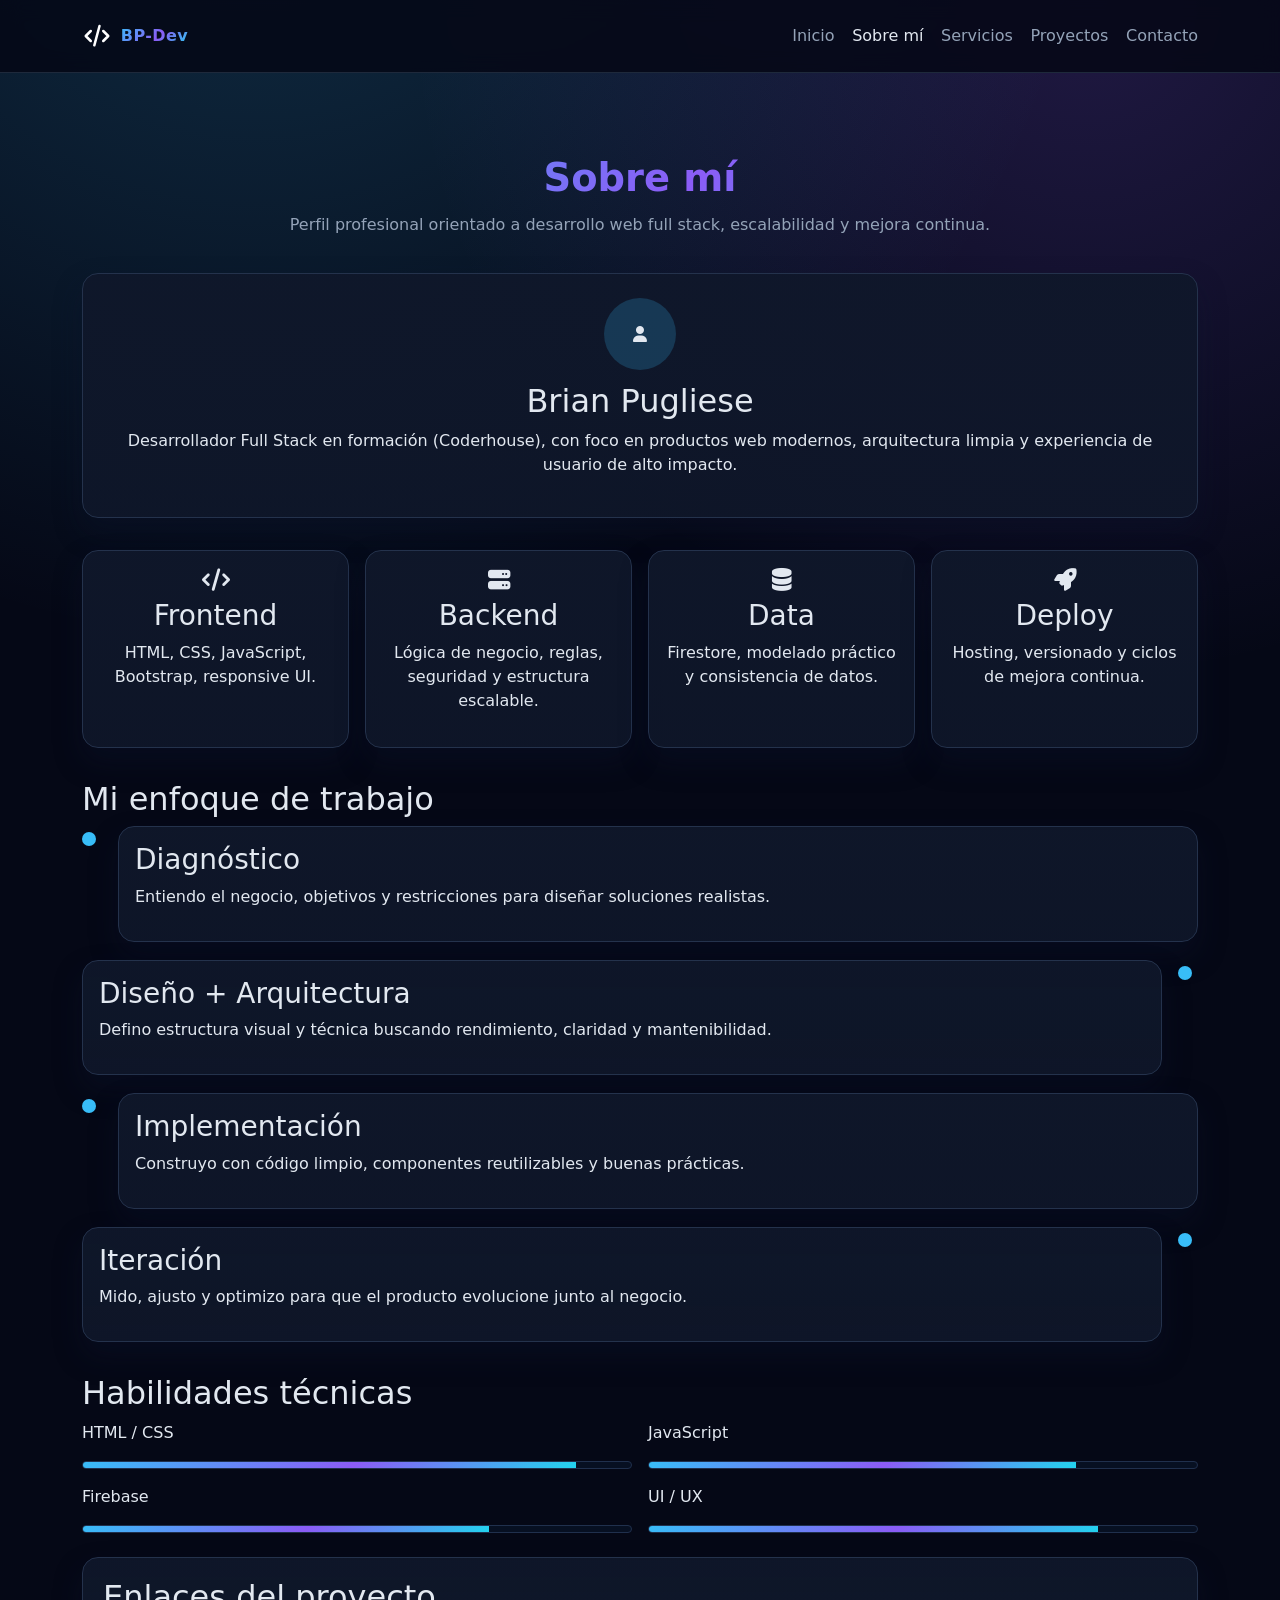
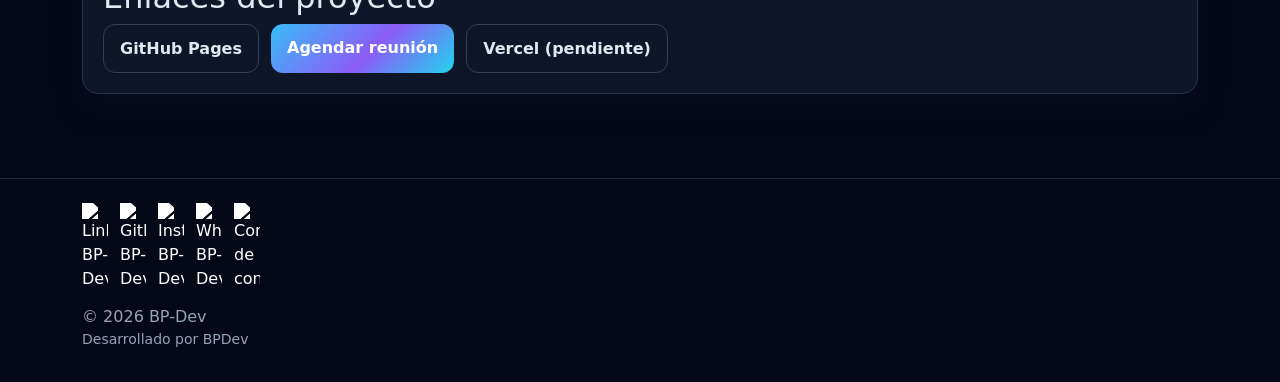
==== commit fb2c762a: "Mejorar home y servicios profesionales" ====
--- a/pages/about.html
+++ b/pages/about.html
@@ -82,7 +82,7 @@
         <article class="about-step left">
           <div class="about-step-dot"></div>
           <div class="about-step-card">
-            <h4>Diagnóstico</h4>
+            <h3>Diagnóstico</h3>
             <p>Entiendo el negocio, objetivos y restricciones para diseñar soluciones realistas.</p>
           </div>
         </article>
@@ -90,7 +90,7 @@
         <article class="about-step right">
           <div class="about-step-dot"></div>
           <div class="about-step-card">
-            <h4>Diseño + Arquitectura</h4>
+            <h3>Diseño + Arquitectura</h3>
             <p>Defino estructura visual y técnica buscando rendimiento, claridad y mantenibilidad.</p>
           </div>
         </article>
@@ -98,7 +98,7 @@
         <article class="about-step left">
           <div class="about-step-dot"></div>
           <div class="about-step-card">
-            <h4>Implementación</h4>
+            <h3>Implementación</h3>
             <p>Construyo con código limpio, componentes reutilizables y buenas prácticas.</p>
           </div>
         </article>
@@ -106,7 +106,7 @@
         <article class="about-step right">
           <div class="about-step-dot"></div>
           <div class="about-step-card">
-            <h4>Iteración</h4>
+            <h3>Iteración</h3>
             <p>Mido, ajusto y optimizo para que el producto evolucione junto al negocio.</p>
           </div>
         </article>
@@ -138,7 +138,8 @@
         <h2 class="about-block-title">Enlaces del proyecto</h2>
         <div class="deploy-links">
           <a href="https://waiiting23.github.io/bp_web/" target="_blank" rel="noopener" class="btn btn-ghost">GitHub Pages</a>
-          <a href="#" class="btn btn-glow" id="vercelLink">Vercel (pendiente)</a>
+          <a href="https://calendar.app.google/y6BfG4iH8i7SjcnJ7" target="_blank" rel="noopener" class="btn btn-glow">Agendar reunión</a>
+          <a href="#" class="btn btn-ghost" id="vercelLink">Vercel (pendiente)</a>
         </div>
       </section>
     </div>
--- a/css/style.css
+++ b/css/style.css
@@ -179,6 +179,36 @@
   font-size: clamp(2rem, 4vw, 3.2rem);
 }
 
+.hero-actions {
+  display: flex;
+  flex-wrap: wrap;
+  gap: 12px;
+  margin-top: 18px;
+}
+
+.hero-highlights {
+  margin-top: 22px;
+  display: grid;
+  grid-template-columns: repeat(2, minmax(0, 1fr));
+  gap: 14px;
+}
+.hero-highlights div {
+  background: linear-gradient(180deg, rgba(15, 23, 42, 0.95), rgba(15, 23, 42, 0.88));
+  border: 1px solid #24324c;
+  border-radius: 16px;
+  box-shadow: 0 14px 28px rgba(12, 20, 45, 0.35);
+  padding: 14px;
+}
+.hero-highlights div h3 {
+  margin-bottom: 6px;
+  font-size: 1rem;
+}
+.hero-highlights div p {
+  margin: 0;
+  color: #94a3b8;
+  font-size: 0.92rem;
+}
+
 .hero-card {
   background: linear-gradient(180deg, rgba(15, 23, 42, 0.95), rgba(15, 23, 42, 0.88));
   border: 1px solid #24324c;
@@ -242,6 +272,98 @@
   flex-wrap: wrap;
   gap: 12px;
   justify-content: center;
+}
+
+.services-overview .services-grid {
+  display: grid;
+  grid-template-columns: repeat(4, minmax(0, 1fr));
+  gap: 16px;
+}
+.services-overview .service-card {
+  background: linear-gradient(180deg, rgba(15, 23, 42, 0.95), rgba(15, 23, 42, 0.88));
+  border: 1px solid #24324c;
+  border-radius: 16px;
+  box-shadow: 0 14px 28px rgba(12, 20, 45, 0.35);
+  padding: 18px;
+  text-align: center;
+}
+.services-overview .service-card i {
+  font-size: 1.5rem;
+  margin-bottom: 10px;
+}
+.services-overview .service-card p {
+  color: #94a3b8;
+  margin: 0;
+}
+
+.process-section .process-grid {
+  display: grid;
+  grid-template-columns: repeat(4, minmax(0, 1fr));
+  gap: 16px;
+}
+.process-section .process-grid article {
+  background: linear-gradient(180deg, rgba(15, 23, 42, 0.95), rgba(15, 23, 42, 0.88));
+  border: 1px solid #24324c;
+  border-radius: 16px;
+  box-shadow: 0 14px 28px rgba(12, 20, 45, 0.35);
+  padding: 18px;
+}
+.process-section .process-grid article span {
+  display: inline-block;
+  font-weight: 700;
+  color: #38bdf8;
+  margin-bottom: 10px;
+}
+.process-section .process-grid article p {
+  color: #94a3b8;
+  margin: 0;
+}
+
+.invite-section .invite-grid {
+  display: grid;
+  grid-template-columns: repeat(2, minmax(0, 1fr));
+  gap: 18px;
+  align-items: center;
+}
+.invite-section .invite-card {
+  background: linear-gradient(180deg, rgba(15, 23, 42, 0.95), rgba(15, 23, 42, 0.88));
+  border: 1px solid #24324c;
+  border-radius: 16px;
+  box-shadow: 0 14px 28px rgba(12, 20, 45, 0.35);
+  padding: 20px;
+}
+.invite-section .invite-card ul {
+  margin: 0;
+  padding-left: 18px;
+  color: #94a3b8;
+}
+
+.projects-preview .projects-mini-grid {
+  margin-top: 10px;
+}
+
+.cta-band {
+  padding: 48px 0;
+  background: rgba(11, 18, 40, 0.7);
+}
+.cta-band .cta-band-content {
+  display: flex;
+  align-items: center;
+  justify-content: space-between;
+  gap: 2rem;
+  flex-wrap: wrap;
+}
+.cta-band h2 {
+  margin-bottom: 8px;
+}
+.cta-band p {
+  color: #94a3b8;
+  margin: 0;
+}
+.cta-band .cta-actions {
+  display: flex;
+  gap: 12px;
+  flex-wrap: wrap;
 }
 
 .about-hero-card,
@@ -382,6 +504,13 @@
   padding: 20px;
   text-align: center;
 }
+.service-cta-box .cta-actions {
+  margin-top: 16px;
+  display: flex;
+  justify-content: center;
+  gap: 12px;
+  flex-wrap: wrap;
+}
 
 .projects-mini-grid {
   display: grid;
@@ -459,12 +588,18 @@
   .service-steps,
   .service-pillars,
   .projects-mini-grid,
-  .contact-grid-main {
+  .contact-grid-main,
+  .services-overview .services-grid,
+  .process-section .process-grid,
+  .invite-section .invite-grid {
     grid-template-columns: 1fr;
   }
   .contact-top-icons {
     grid-template-columns: repeat(2, minmax(0, 1fr));
   }
+  .hero-highlights {
+    grid-template-columns: 1fr;
+  }
 }
 @media (max-width: 768px) {
   .contact-top-icons {
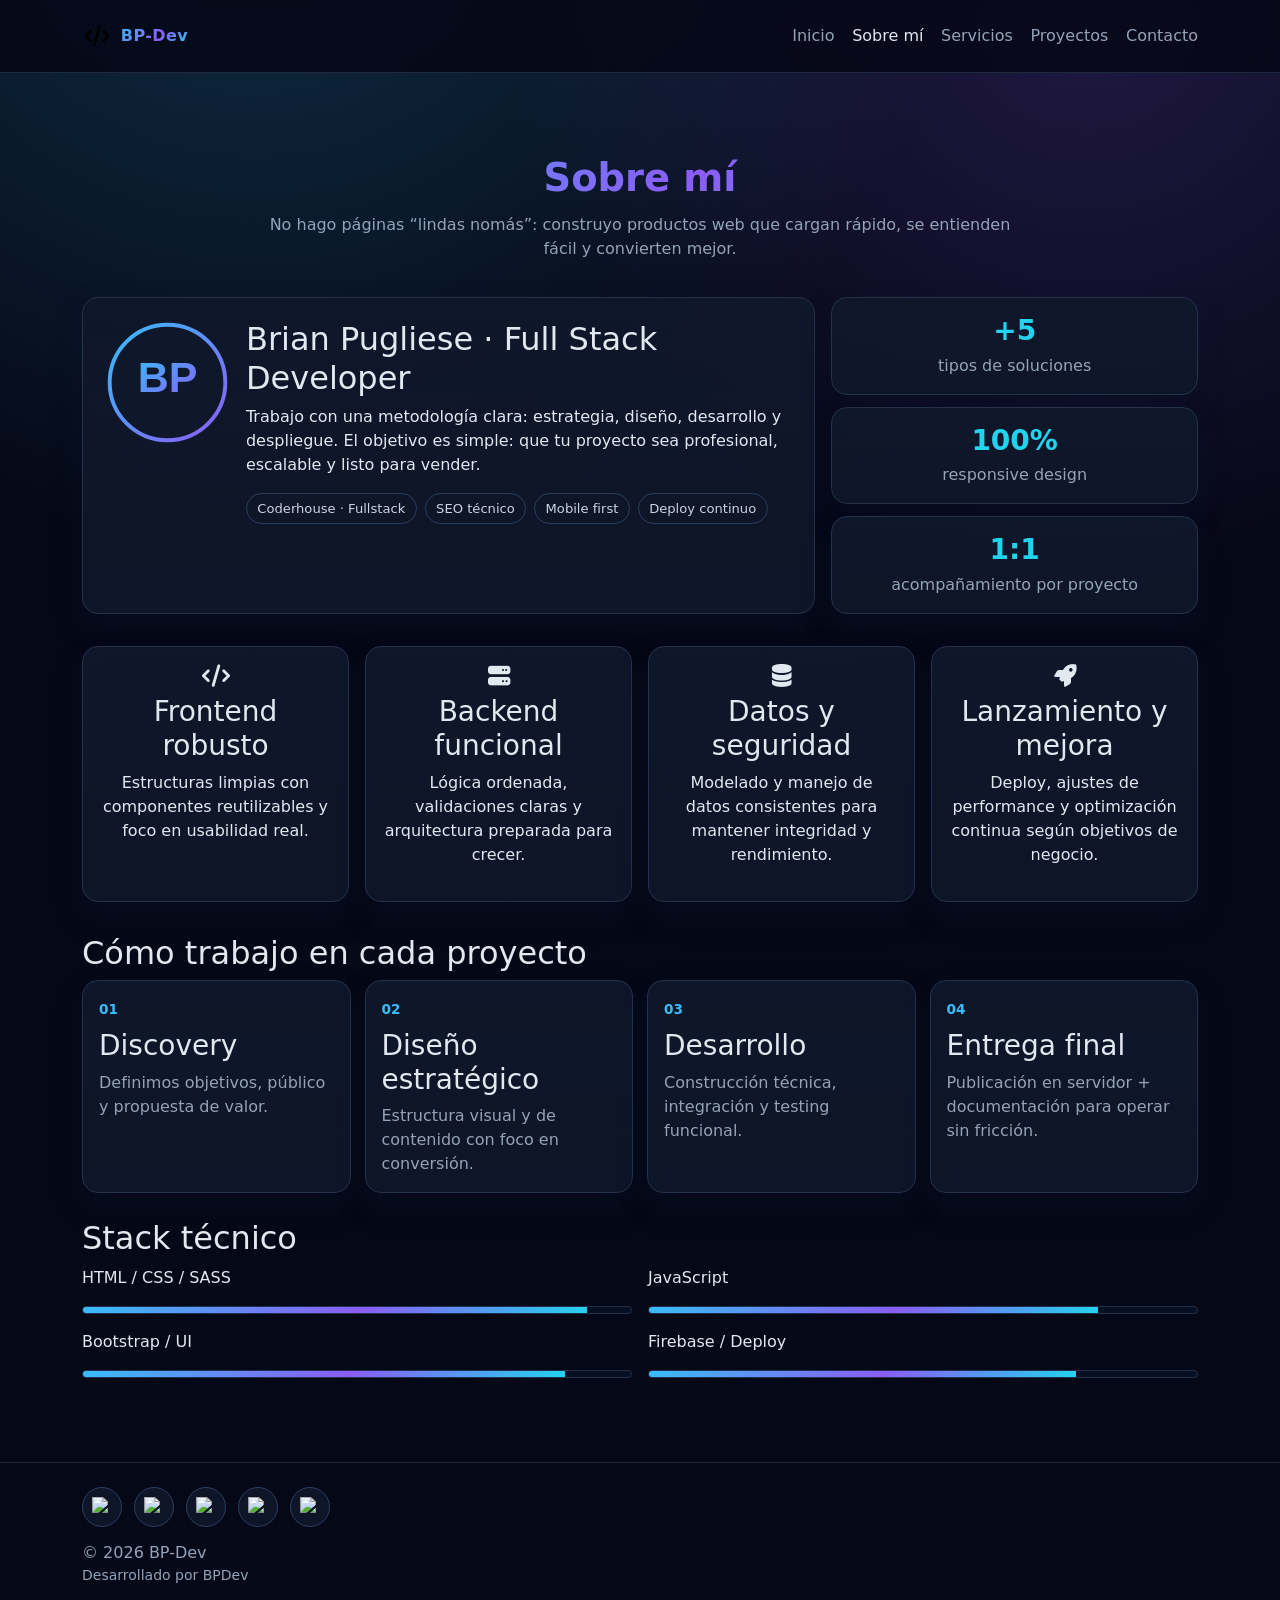
==== commit 7c6f8f52: "feat: polish final UX pages, contact budget form, footer icons and profile" ====
--- a/pages/about.html
+++ b/pages/about.html
@@ -1,164 +1,74 @@
-<!DOCTYPE html>
+﻿<!DOCTYPE html>
 <html lang="es">
 <head>
   <meta charset="UTF-8">
   <meta name="viewport" content="width=device-width, initial-scale=1.0">
-  <title>BP-Dev | Sobre mí</title>
-  <meta name="description" content="Conocé a BP-Dev: desarrollo full stack orientado a resultados, arquitectura limpia y foco en experiencia de usuario.">
+  <title>BP-Dev | Sobre mí y metodología de trabajo</title>
+  <meta name="description" content="Conocé a BP-Dev: perfil full stack, metodología profesional, stack técnico y enfoque orientado a resultados para proyectos web listos para mercado.">
   <link rel="icon" href="../assets/img/favicon.ico">
   <link href="https://cdn.jsdelivr.net/npm/bootstrap@5.3.2/dist/css/bootstrap.min.css" rel="stylesheet">
   <link rel="stylesheet" href="https://cdnjs.cloudflare.com/ajax/libs/font-awesome/6.4.0/css/all.min.css">
   <link rel="stylesheet" href="../css/style.css">
 </head>
 <body>
-  <header class="header">
-    <div class="container d-flex justify-content-between align-items-center header-content">
-      <a href="../index.html" class="logo-box" aria-label="Ir al inicio">
-        <img src="../assets/img/logo.svg" alt="Logo BP-Dev" class="logo-img">
-        <span class="logo-text">BP-Dev</span>
-      </a>
-      <nav class="nav d-none d-lg-flex align-items-center" aria-label="Navegación principal">
-        <a href="../index.html">Inicio</a>
-        <a href="about.html" class="active">Sobre mí</a>
-        <a href="services.html">Servicios</a>
-        <a href="projects.html">Proyectos</a>
-        <a href="contact.html">Contacto</a>
-      </nav>
-      <button class="btn btn-outline-light d-lg-none" data-bs-toggle="offcanvas" data-bs-target="#menuMobile" aria-label="Abrir menú">☰</button>
-    </div>
-  </header>
-
-  <div class="offcanvas offcanvas-end text-bg-dark" id="menuMobile">
-    <div class="offcanvas-header">
-      <h5 class="offcanvas-title">Menú</h5>
-      <button type="button" class="btn-close btn-close-white" data-bs-dismiss="offcanvas" aria-label="Cerrar"></button>
-    </div>
-    <div class="offcanvas-body d-flex flex-column gap-2">
-      <a href="../index.html">Inicio</a>
-      <a href="about.html">Sobre mí</a>
-      <a href="services.html">Servicios</a>
-      <a href="projects.html">Proyectos</a>
-      <a href="contact.html">Contacto</a>
-    </div>
-  </div>
+  <header class="header"><div class="container d-flex justify-content-between align-items-center header-content"><a href="../index.html" class="logo-box" aria-label="Ir al inicio"><img src="../assets/img/logo.svg" alt="Logo BP-Dev" class="logo-img"><span class="logo-text">BP-Dev</span></a><nav class="nav d-none d-lg-flex align-items-center" aria-label="Navegación principal"><a href="../index.html">Inicio</a><a href="about.html" class="active">Sobre mí</a><a href="services.html">Servicios</a><a href="projects.html">Proyectos</a><a href="contact.html">Contacto</a></nav><button class="btn btn-outline-light d-lg-none" data-bs-toggle="offcanvas" data-bs-target="#menuMobile" aria-label="Abrir menú">☰</button></div></header>
+  <div class="offcanvas offcanvas-end text-bg-dark" id="menuMobile"><div class="offcanvas-header"><h5 class="offcanvas-title">Menú</h5><button type="button" class="btn-close btn-close-white" data-bs-dismiss="offcanvas" aria-label="Cerrar"></button></div><div class="offcanvas-body d-flex flex-column gap-2"><a href="../index.html">Inicio</a><a href="about.html">Sobre mí</a><a href="services.html">Servicios</a><a href="projects.html">Proyectos</a><a href="contact.html">Contacto</a></div></div>
 
   <main class="section about-wireframe">
     <div class="container">
       <h1 class="section-title">Sobre mí</h1>
-      <p class="section-subtitle">Perfil profesional orientado a desarrollo web full stack, escalabilidad y mejora continua.</p>
+      <p class="section-subtitle">No hago páginas “lindas nomás”: construyo productos web que cargan rápido, se entienden fácil y convierten mejor.</p>
 
-      <section class="about-hero-card">
-        <div class="about-avatar"><i class="fas fa-user"></i></div>
-        <h2>Brian Pugliese</h2>
-        <p>Desarrollador Full Stack en formación (Coderhouse), con foco en productos web modernos, arquitectura limpia y experiencia de usuario de alto impacto.</p>
+      <section class="about-intro-pro">
+        <article class="about-main-card">
+          <div class="about-avatar"><img src="../assets/img/profile.svg" alt="Foto de perfil de Brian Pugliese" loading="lazy"></div>
+          <div>
+            <h2>Brian Pugliese · Full Stack Developer</h2>
+            <p>Trabajo con una metodología clara: estrategia, diseño, desarrollo y despliegue. El objetivo es simple: que tu proyecto sea profesional, escalable y listo para vender.</p>
+            <div class="about-badges">
+              <span>Coderhouse · Fullstack</span><span>SEO técnico</span><span>Mobile first</span><span>Deploy continuo</span>
+            </div>
+          </div>
+        </article>
+        <aside class="about-metrics">
+          <article><h3>+5</h3><p>tipos de soluciones</p></article>
+          <article><h3>100%</h3><p>responsive design</p></article>
+          <article><h3>1:1</h3><p>acompañamiento por proyecto</p></article>
+        </aside>
       </section>
 
       <section class="about-kpis-grid">
-        <article class="about-kpi-card">
-          <i class="fas fa-code"></i>
-          <h3>Frontend</h3>
-          <p>HTML, CSS, JavaScript, Bootstrap, responsive UI.</p>
-        </article>
-        <article class="about-kpi-card">
-          <i class="fas fa-server"></i>
-          <h3>Backend</h3>
-          <p>Lógica de negocio, reglas, seguridad y estructura escalable.</p>
-        </article>
-        <article class="about-kpi-card">
-          <i class="fas fa-database"></i>
-          <h3>Data</h3>
-          <p>Firestore, modelado práctico y consistencia de datos.</p>
-        </article>
-        <article class="about-kpi-card">
-          <i class="fas fa-rocket"></i>
-          <h3>Deploy</h3>
-          <p>Hosting, versionado y ciclos de mejora continua.</p>
-        </article>
+        <article class="about-kpi-card"><i class="fas fa-code"></i><h3>Frontend robusto</h3><p>Estructuras limpias con componentes reutilizables y foco en usabilidad real.</p></article>
+        <article class="about-kpi-card"><i class="fas fa-server"></i><h3>Backend funcional</h3><p>Lógica ordenada, validaciones claras y arquitectura preparada para crecer.</p></article>
+        <article class="about-kpi-card"><i class="fas fa-database"></i><h3>Datos y seguridad</h3><p>Modelado y manejo de datos consistentes para mantener integridad y rendimiento.</p></article>
+        <article class="about-kpi-card"><i class="fas fa-rocket"></i><h3>Lanzamiento y mejora</h3><p>Deploy, ajustes de performance y optimización continua según objetivos de negocio.</p></article>
       </section>
 
-      <section class="about-timeline-wrap">
-        <h2 class="about-block-title">Mi enfoque de trabajo</h2>
-
-        <article class="about-step left">
-          <div class="about-step-dot"></div>
-          <div class="about-step-card">
-            <h3>Diagnóstico</h3>
-            <p>Entiendo el negocio, objetivos y restricciones para diseñar soluciones realistas.</p>
-          </div>
-        </article>
-
-        <article class="about-step right">
-          <div class="about-step-dot"></div>
-          <div class="about-step-card">
-            <h3>Diseño + Arquitectura</h3>
-            <p>Defino estructura visual y técnica buscando rendimiento, claridad y mantenibilidad.</p>
-          </div>
-        </article>
-
-        <article class="about-step left">
-          <div class="about-step-dot"></div>
-          <div class="about-step-card">
-            <h3>Implementación</h3>
-            <p>Construyo con código limpio, componentes reutilizables y buenas prácticas.</p>
-          </div>
-        </article>
-
-        <article class="about-step right">
-          <div class="about-step-dot"></div>
-          <div class="about-step-card">
-            <h3>Iteración</h3>
-            <p>Mido, ajusto y optimizo para que el producto evolucione junto al negocio.</p>
-          </div>
-        </article>
+      <section class="about-method">
+        <h2 class="about-block-title">Cómo trabajo en cada proyecto</h2>
+        <div class="about-method-grid">
+          <article><span>01</span><h3>Discovery</h3><p>Definimos objetivos, público y propuesta de valor.</p></article>
+          <article><span>02</span><h3>Diseño estratégico</h3><p>Estructura visual y de contenido con foco en conversión.</p></article>
+          <article><span>03</span><h3>Desarrollo</h3><p>Construcción técnica, integración y testing funcional.</p></article>
+          <article><span>04</span><h3>Entrega final</h3><p>Publicación en servidor + documentación para operar sin fricción.</p></article>
+        </div>
       </section>
 
       <section class="about-skills-panel">
-        <h2 class="about-block-title">Habilidades técnicas</h2>
+        <h2 class="about-block-title">Stack técnico</h2>
         <div class="about-skills-grid">
-          <div class="about-skill-box">
-            <p>HTML / CSS</p>
-            <div class="skill-bar"><div style="width: 90%"></div></div>
-          </div>
-          <div class="about-skill-box">
-            <p>JavaScript</p>
-            <div class="skill-bar"><div style="width: 78%"></div></div>
-          </div>
-          <div class="about-skill-box">
-            <p>Firebase</p>
-            <div class="skill-bar"><div style="width: 74%"></div></div>
-          </div>
-          <div class="about-skill-box">
-            <p>UI / UX</p>
-            <div class="skill-bar"><div style="width: 82%"></div></div>
-          </div>
-        </div>
-      </section>
-
-      <section class="about-deploy-box">
-        <h2 class="about-block-title">Enlaces del proyecto</h2>
-        <div class="deploy-links">
-          <a href="https://waiiting23.github.io/bp_web/" target="_blank" rel="noopener" class="btn btn-ghost">GitHub Pages</a>
-          <a href="https://calendar.app.google/y6BfG4iH8i7SjcnJ7" target="_blank" rel="noopener" class="btn btn-glow">Agendar reunión</a>
-          <a href="#" class="btn btn-ghost" id="vercelLink">Vercel (pendiente)</a>
+          <div class="about-skill-box"><p>HTML / CSS / SASS</p><div class="skill-bar"><div style="width: 92%"></div></div></div>
+          <div class="about-skill-box"><p>JavaScript</p><div class="skill-bar"><div style="width: 82%"></div></div></div>
+          <div class="about-skill-box"><p>Bootstrap / UI</p><div class="skill-bar"><div style="width: 88%"></div></div></div>
+          <div class="about-skill-box"><p>Firebase / Deploy</p><div class="skill-bar"><div style="width: 78%"></div></div></div>
         </div>
       </section>
     </div>
   </main>
 
-  <footer class="footer">
-    <div class="container">
-      <div class="socials">
-        <a href="https://www.linkedin.com/in/bpugliese23" target="_blank" rel="noopener"><img src="../assets/img/linkedin.svg" alt="LinkedIn BP-Dev"></a>
-        <a href="https://github.com/WaiiTiNG23" target="_blank" rel="noopener"><img src="../assets/img/github.svg" alt="GitHub BP-Dev"></a>
-        <a href="https://www.instagram.com/" target="_blank" rel="noopener"><img src="../assets/img/instagram.svg" alt="Instagram BP-Dev"></a>
-        <a href="https://wa.me/541158655848" target="_blank" rel="noopener"><img src="../assets/img/telegram.svg" alt="WhatsApp BP-Dev"></a>
-        <a href="mailto:brian.pugliese23@gmail.com"><img src="../assets/img/gmail.svg" alt="Correo de contacto"></a>
-      </div>
-      <p class="mb-0">© 2026 BP-Dev</p>
-      <p class="mb-0 small">Desarrollado por <a href="https://waiiting23.github.io/bp_web/" target="_blank" rel="noopener">BPDev</a></p>
-    </div>
-  </footer>
-
+  <footer class="footer"><div class="container"><div class="socials"><a href="https://www.linkedin.com/in/bpugliese23" target="_blank" rel="noopener"><img src="../assets/img/linkedin.svg" alt="Perfil de LinkedIn de BP-Dev"></a><a href="https://github.com/WaiiTiNG23" target="_blank" rel="noopener"><img src="../assets/img/github.svg" alt="Repositorio GitHub de BP-Dev"></a><a href="https://www.instagram.com/" target="_blank" rel="noopener"><img src="../assets/img/instagram.svg" alt="Cuenta de Instagram de BP-Dev"></a><a href="https://wa.me/541158655848" target="_blank" rel="noopener"><img src="../assets/img/telegram.svg" alt="Contacto de WhatsApp de BP-Dev"></a><a href="mailto:brian.pugliese23@gmail.com"><img src="../assets/img/gmail.svg" alt="Correo de contacto BP-Dev"></a></div><p class="mb-0">© 2026 BP-Dev</p><p class="mb-0 small">Desarrollado por <a href="https://waiiting23.github.io/bp_web/" target="_blank" rel="noopener">BPDev</a></p></div></footer>
   <script src="https://cdn.jsdelivr.net/npm/bootstrap@5.3.2/dist/js/bootstrap.bundle.min.js"></script>
 </body>
 </html>
+
+
--- a/css/style.css
+++ b/css/style.css
@@ -75,7 +75,7 @@
 }
 .logo-box .logo-img {
   width: 30px;
-  filter: brightness(0) invert(1);
+  filter: none;
 }
 .logo-box .logo-text {
   font-weight: 800;
@@ -115,9 +115,24 @@
   gap: 0.75rem;
   margin-bottom: 14px;
 }
+.footer .socials a {
+  width: 40px;
+  height: 40px;
+  border-radius: 50%;
+  border: 1px solid #2a3e62;
+  background: rgba(15, 23, 42, 0.9);
+  display: grid;
+  place-items: center;
+  transition: 0.2s ease;
+}
+.footer .socials a:hover {
+  border-color: #4b6ba3;
+  transform: translateY(-2px);
+}
 .footer .socials img {
-  width: 26px;
-  filter: brightness(0) invert(1);
+  width: 20px;
+  height: 20px;
+  filter: none;
 }
 
 @media (max-width: 992px) {
@@ -620,4 +635,223 @@
   flex-wrap: wrap;
 }
 
+.availability-header {
+  display: flex;
+  align-items: center;
+  gap: 14px;
+  margin-bottom: 14px;
+}
+.availability-header i {
+  font-size: 1.6rem;
+  color: #22d3ee;
+}
+.availability-header p {
+  margin: 0;
+  color: #94a3b8;
+}
+
+.calendar-embed-wrapper {
+  border: 1px solid #2a3e62;
+  border-radius: 12px;
+  overflow: hidden;
+  min-height: 560px;
+}
+.calendar-embed-wrapper iframe {
+  width: 100%;
+  min-height: 560px;
+  border: 0;
+  background: #fff;
+}
+
+.about-intro-pro {
+  display: grid;
+  grid-template-columns: 2fr 1fr;
+  gap: 16px;
+  margin-bottom: 28px;
+}
+
+.about-main-card {
+  background: linear-gradient(180deg, rgba(15, 23, 42, 0.95), rgba(15, 23, 42, 0.88));
+  border: 1px solid #24324c;
+  border-radius: 16px;
+  box-shadow: 0 14px 28px rgba(12, 20, 45, 0.35);
+  padding: 22px;
+  display: flex;
+  gap: 16px;
+  align-items: flex-start;
+}
+
+.about-badges {
+  margin-top: 12px;
+  display: flex;
+  flex-wrap: wrap;
+  gap: 8px;
+}
+.about-badges span {
+  border: 1px solid #2a3e62;
+  border-radius: 999px;
+  padding: 0.3rem 0.65rem;
+  font-size: 0.82rem;
+  color: #cbd5e1;
+}
+
+.about-metrics {
+  display: grid;
+  gap: 12px;
+}
+.about-metrics article {
+  background: linear-gradient(180deg, rgba(15, 23, 42, 0.95), rgba(15, 23, 42, 0.88));
+  border: 1px solid #24324c;
+  border-radius: 16px;
+  box-shadow: 0 14px 28px rgba(12, 20, 45, 0.35);
+  padding: 16px;
+  text-align: center;
+}
+.about-metrics article h3 {
+  margin: 0;
+  color: #22d3ee;
+  font-weight: 800;
+}
+.about-metrics article p {
+  margin: 6px 0 0;
+  color: #94a3b8;
+}
+
+.about-method {
+  margin: 26px 0;
+}
+
+.about-method-grid {
+  display: grid;
+  grid-template-columns: repeat(4, minmax(0, 1fr));
+  gap: 14px;
+}
+.about-method-grid article {
+  background: linear-gradient(180deg, rgba(15, 23, 42, 0.95), rgba(15, 23, 42, 0.88));
+  border: 1px solid #24324c;
+  border-radius: 16px;
+  box-shadow: 0 14px 28px rgba(12, 20, 45, 0.35);
+  padding: 16px;
+}
+.about-method-grid article span {
+  color: #38bdf8;
+  font-weight: 800;
+  font-size: 0.85rem;
+}
+.about-method-grid article h3 {
+  margin: 8px 0;
+}
+.about-method-grid article p {
+  color: #94a3b8;
+  margin: 0;
+}
+
+.services-pro-grid {
+  display: grid;
+  grid-template-columns: repeat(2, minmax(0, 1fr));
+  gap: 16px;
+  margin-bottom: 24px;
+}
+
+.service-pro-card {
+  background: linear-gradient(180deg, rgba(15, 23, 42, 0.95), rgba(15, 23, 42, 0.88));
+  border: 1px solid #24324c;
+  border-radius: 16px;
+  box-shadow: 0 14px 28px rgba(12, 20, 45, 0.35);
+  padding: 20px;
+}
+.service-pro-card i {
+  font-size: 1.5rem;
+  margin-bottom: 10px;
+  color: #22d3ee;
+}
+.service-pro-card h2 {
+  font-size: 1.2rem;
+}
+.service-pro-card ul {
+  margin: 12px 0;
+  padding-left: 18px;
+  color: #94a3b8;
+}
+
+.service-delivery-steps {
+  margin-bottom: 22px;
+}
+
+@media (max-width: 992px) {
+  .about-intro-pro,
+  .about-method-grid,
+  .services-pro-grid {
+    grid-template-columns: 1fr;
+  }
+  .about-main-card {
+    flex-direction: column;
+  }
+}
+.project-cover {
+  width: 100%;
+  height: 210px;
+  object-fit: cover;
+  border-radius: 10px;
+  border: 1px solid #2a3e62;
+}
+
+.about-avatar {
+  overflow: hidden;
+}
+.about-avatar img {
+  width: 100%;
+  height: 100%;
+  object-fit: cover;
+  border-radius: 50%;
+}
+
+.contact-info-pro .contact-intro {
+  color: #94a3b8;
+  margin-bottom: 12px;
+}
+
+.contact-channels-grid {
+  display: grid;
+  gap: 10px;
+}
+
+.contact-channel {
+  background: linear-gradient(180deg, rgba(15, 23, 42, 0.95), rgba(15, 23, 42, 0.88));
+  border: 1px solid #24324c;
+  border-radius: 16px;
+  box-shadow: 0 14px 28px rgba(12, 20, 45, 0.35);
+  padding: 12px;
+  display: flex;
+  align-items: center;
+  gap: 10px;
+  transition: 0.2s ease;
+}
+.contact-channel i {
+  width: 34px;
+  height: 34px;
+  border-radius: 50%;
+  display: grid;
+  place-items: center;
+  background: rgba(56, 189, 248, 0.2);
+  color: #22d3ee;
+}
+.contact-channel strong {
+  display: block;
+  font-size: 0.95rem;
+}
+.contact-channel span {
+  color: #94a3b8;
+  font-size: 0.88rem;
+}
+.contact-channel:not(.is-static):hover {
+  transform: translateY(-2px);
+  border-color: #3b4f76;
+}
+
+.project-links .btn {
+  min-width: 120px;
+  text-align: center;
+}
+
 /*# sourceMappingURL=style.css.map */
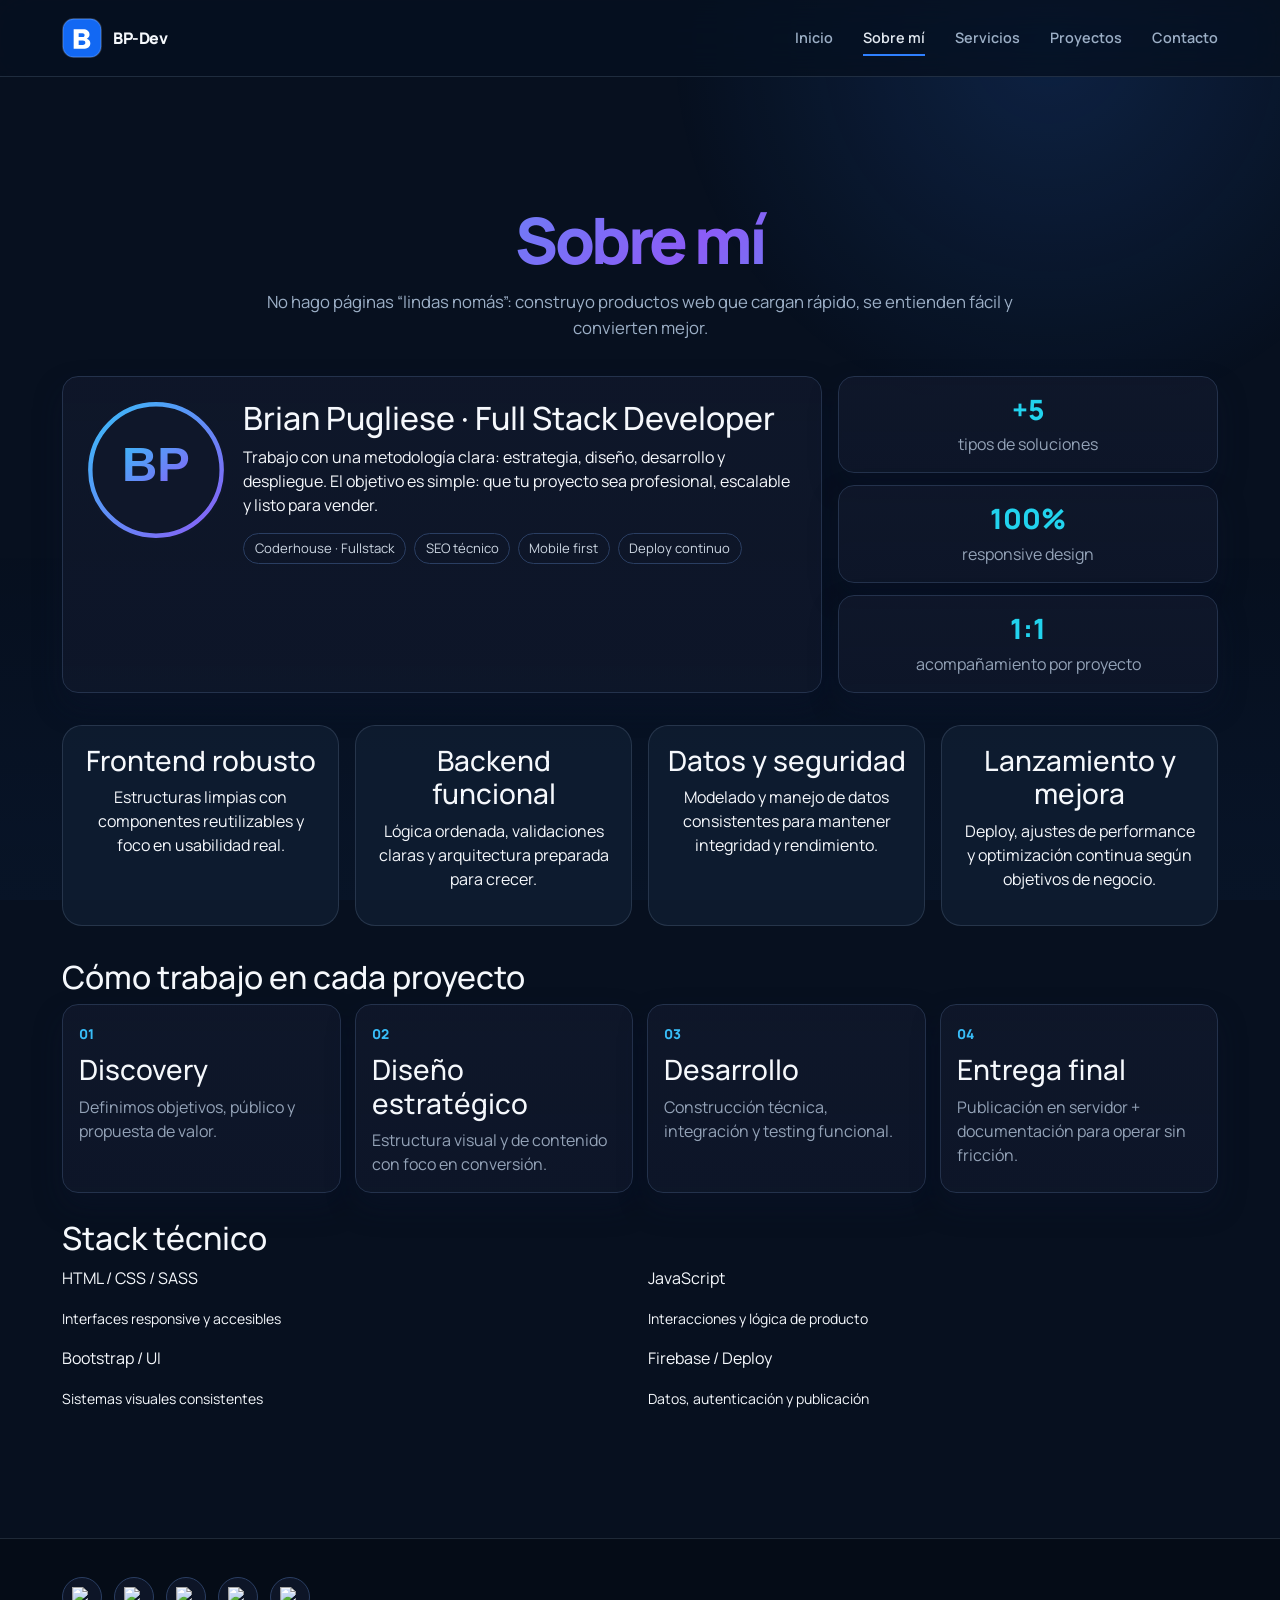
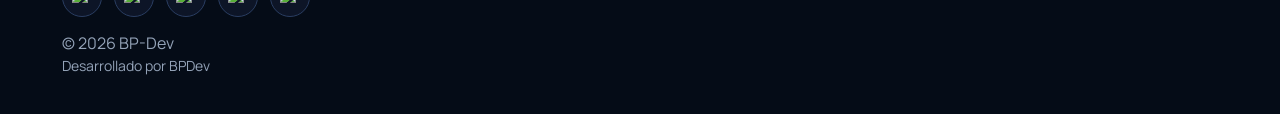
==== commit 7ce9f6c0: "feat: redesign BP-Dev portfolio experience" ====
--- a/pages/about.html
+++ b/pages/about.html
@@ -1,4 +1,4 @@
-﻿<!DOCTYPE html>
+<!DOCTYPE html>
 <html lang="es">
 <head>
   <meta charset="UTF-8">
@@ -7,11 +7,11 @@
   <meta name="description" content="Conocé a BP-Dev: perfil full stack, metodología profesional, stack técnico y enfoque orientado a resultados para proyectos web listos para mercado.">
   <link rel="icon" href="../assets/img/favicon.ico">
   <link href="https://cdn.jsdelivr.net/npm/bootstrap@5.3.2/dist/css/bootstrap.min.css" rel="stylesheet">
-  <link rel="stylesheet" href="https://cdnjs.cloudflare.com/ajax/libs/font-awesome/6.4.0/css/all.min.css">
+  <link rel="preconnect" href="https://fonts.googleapis.com"><link rel="preconnect" href="https://fonts.gstatic.com" crossorigin><link href="https://fonts.googleapis.com/css2?family=IBM+Plex+Mono:wght@400;500&family=Manrope:wght@400;500;600;700;800&display=swap" rel="stylesheet"><link rel="stylesheet" href="https://unpkg.com/@phosphor-icons/web@2.1.1/src/regular/style.css">
   <link rel="stylesheet" href="../css/style.css">
 </head>
 <body>
-  <header class="header"><div class="container d-flex justify-content-between align-items-center header-content"><a href="../index.html" class="logo-box" aria-label="Ir al inicio"><img src="../assets/img/logo.svg" alt="Logo BP-Dev" class="logo-img"><span class="logo-text">BP-Dev</span></a><nav class="nav d-none d-lg-flex align-items-center" aria-label="Navegación principal"><a href="../index.html">Inicio</a><a href="about.html" class="active">Sobre mí</a><a href="services.html">Servicios</a><a href="projects.html">Proyectos</a><a href="contact.html">Contacto</a></nav><button class="btn btn-outline-light d-lg-none" data-bs-toggle="offcanvas" data-bs-target="#menuMobile" aria-label="Abrir menú">☰</button></div></header>
+  <header class="header"><div class="container d-flex justify-content-between align-items-center header-content"><a href="../index.html" class="logo-box" aria-label="Ir al inicio"><img src="../assets/img/logo.svg" alt="Logo BP-Dev" class="logo-img"><span class="logo-text">BP-Dev</span></a><nav class="nav d-none d-lg-flex align-items-center" aria-label="Navegación principal"><a href="../index.html">Inicio</a><a href="about.html" class="active">Sobre mí</a><a href="services.html">Servicios</a><a href="projects.html">Proyectos</a><a href="contact.html">Contacto</a></nav><button type="button" class="btn btn-outline-light d-lg-none" data-bs-toggle="offcanvas" data-bs-target="#menuMobile" aria-label="Abrir menú">☰</button></div></header>
   <div class="offcanvas offcanvas-end text-bg-dark" id="menuMobile"><div class="offcanvas-header"><h5 class="offcanvas-title">Menú</h5><button type="button" class="btn-close btn-close-white" data-bs-dismiss="offcanvas" aria-label="Cerrar"></button></div><div class="offcanvas-body d-flex flex-column gap-2"><a href="../index.html">Inicio</a><a href="about.html">Sobre mí</a><a href="services.html">Servicios</a><a href="projects.html">Proyectos</a><a href="contact.html">Contacto</a></div></div>
 
   <main class="section about-wireframe">
@@ -38,10 +38,10 @@
       </section>
 
       <section class="about-kpis-grid">
-        <article class="about-kpi-card"><i class="fas fa-code"></i><h3>Frontend robusto</h3><p>Estructuras limpias con componentes reutilizables y foco en usabilidad real.</p></article>
-        <article class="about-kpi-card"><i class="fas fa-server"></i><h3>Backend funcional</h3><p>Lógica ordenada, validaciones claras y arquitectura preparada para crecer.</p></article>
-        <article class="about-kpi-card"><i class="fas fa-database"></i><h3>Datos y seguridad</h3><p>Modelado y manejo de datos consistentes para mantener integridad y rendimiento.</p></article>
-        <article class="about-kpi-card"><i class="fas fa-rocket"></i><h3>Lanzamiento y mejora</h3><p>Deploy, ajustes de performance y optimización continua según objetivos de negocio.</p></article>
+        <article class="about-kpi-card"><i class="ph ph-code"></i><h3>Frontend robusto</h3><p>Estructuras limpias con componentes reutilizables y foco en usabilidad real.</p></article>
+        <article class="about-kpi-card"><i class="ph ph-hard-drives"></i><h3>Backend funcional</h3><p>Lógica ordenada, validaciones claras y arquitectura preparada para crecer.</p></article>
+        <article class="about-kpi-card"><i class="ph ph-database"></i><h3>Datos y seguridad</h3><p>Modelado y manejo de datos consistentes para mantener integridad y rendimiento.</p></article>
+        <article class="about-kpi-card"><i class="ph ph-rocket-launch"></i><h3>Lanzamiento y mejora</h3><p>Deploy, ajustes de performance y optimización continua según objetivos de negocio.</p></article>
       </section>
 
       <section class="about-method">
@@ -57,10 +57,10 @@
       <section class="about-skills-panel">
         <h2 class="about-block-title">Stack técnico</h2>
         <div class="about-skills-grid">
-          <div class="about-skill-box"><p>HTML / CSS / SASS</p><div class="skill-bar"><div style="width: 92%"></div></div></div>
-          <div class="about-skill-box"><p>JavaScript</p><div class="skill-bar"><div style="width: 82%"></div></div></div>
-          <div class="about-skill-box"><p>Bootstrap / UI</p><div class="skill-bar"><div style="width: 88%"></div></div></div>
-          <div class="about-skill-box"><p>Firebase / Deploy</p><div class="skill-bar"><div style="width: 78%"></div></div></div>
+          <div class="about-skill-box"><p>HTML / CSS / SASS</p><small>Interfaces responsive y accesibles</small></div>
+          <div class="about-skill-box"><p>JavaScript</p><small>Interacciones y lógica de producto</small></div>
+          <div class="about-skill-box"><p>Bootstrap / UI</p><small>Sistemas visuales consistentes</small></div>
+          <div class="about-skill-box"><p>Firebase / Deploy</p><small>Datos, autenticación y publicación</small></div>
         </div>
       </section>
     </div>
@@ -68,6 +68,7 @@
 
   <footer class="footer"><div class="container"><div class="socials"><a href="https://www.linkedin.com/in/bpugliese23" target="_blank" rel="noopener"><img src="../assets/img/linkedin.svg" alt="Perfil de LinkedIn de BP-Dev"></a><a href="https://github.com/WaiiTiNG23" target="_blank" rel="noopener"><img src="../assets/img/github.svg" alt="Repositorio GitHub de BP-Dev"></a><a href="https://www.instagram.com/" target="_blank" rel="noopener"><img src="../assets/img/instagram.svg" alt="Cuenta de Instagram de BP-Dev"></a><a href="https://wa.me/541158655848" target="_blank" rel="noopener"><img src="../assets/img/telegram.svg" alt="Contacto de WhatsApp de BP-Dev"></a><a href="mailto:brian.pugliese23@gmail.com"><img src="../assets/img/gmail.svg" alt="Correo de contacto BP-Dev"></a></div><p class="mb-0">© 2026 BP-Dev</p><p class="mb-0 small">Desarrollado por <a href="https://waiiting23.github.io/bp_web/" target="_blank" rel="noopener">BPDev</a></p></div></footer>
   <script src="https://cdn.jsdelivr.net/npm/bootstrap@5.3.2/dist/js/bootstrap.bundle.min.js"></script>
+  <script src="../js/main.js"></script>
 </body>
 </html>
 
--- a/css/style.css
+++ b/css/style.css
@@ -854,4 +854,997 @@
   text-align: center;
 }
 
+/* BP-Dev 2026 redesign: digital precision studio */
+:root {
+  --ink: #07101f;
+  --ink-soft: #0b1729;
+  --surface: #101e32;
+  --surface-2: #14243a;
+  --line: rgba(165, 191, 224, .16);
+  --text: #f5f8fc;
+  --muted: #9cafc6;
+  --blue: #2f80ff;
+  --blue-bright: #68a7ff;
+  --paper: #edf4fc;
+  --paper-ink: #10203a;
+  --radius-sm: 12px;
+  --radius-md: 20px;
+  --radius-lg: 28px;
+  --shadow: 0 24px 70px rgba(0, 7, 20, .34);
+}
+
+html {
+  scroll-behavior: smooth;
+}
+
+body {
+  font-family: "Manrope", system-ui, sans-serif;
+  color: var(--text);
+  background: var(--ink);
+  overflow-x: hidden;
+}
+
+body::before {
+  content: "";
+  position: fixed;
+  inset: 0;
+  z-index: -1;
+  background: radial-gradient(circle at 82% 5%, rgba(47, 128, 255, 0.16), transparent 28%), linear-gradient(180deg, transparent 60%, rgba(47, 128, 255, 0.04));
+  pointer-events: none;
+}
+
+::selection {
+  background: var(--blue);
+  color: white;
+}
+
+:focus-visible {
+  outline: 3px solid var(--blue-bright);
+  outline-offset: 4px;
+}
+
+.container {
+  width: min(1180px, 100% - 48px);
+  max-width: none;
+}
+
+.section {
+  padding: clamp(88px, 10vw, 150px) 0;
+}
+
+.skip-link {
+  position: fixed;
+  left: 16px;
+  top: -80px;
+  z-index: 9999;
+  padding: 12px 16px;
+  color: white;
+  background: var(--blue);
+  border-radius: var(--radius-sm);
+  transition: top 180ms ease-out;
+}
+
+.skip-link:focus {
+  top: 16px;
+}
+
+.header {
+  background: rgba(7, 16, 31, 0.82);
+  border-color: var(--line);
+  backdrop-filter: blur(18px) saturate(140%);
+}
+
+.header .header-content {
+  min-height: 76px;
+  gap: 24px;
+}
+
+.logo-box {
+  gap: 11px;
+}
+
+.logo-box .logo-img {
+  width: 40px;
+  height: 40px;
+}
+
+.logo-box .logo-text {
+  color: var(--text);
+  background: none;
+  -webkit-text-fill-color: currentColor;
+  letter-spacing: -0.03em;
+  font-size: 1rem;
+  font-weight: 800;
+}
+
+.nav {
+  margin-left: auto;
+  gap: 30px;
+}
+
+.nav a {
+  position: relative;
+  padding: 26px 0;
+  color: var(--muted);
+  font-size: 0.9rem;
+  font-weight: 600;
+}
+
+.nav a::after {
+  content: "";
+  position: absolute;
+  left: 0;
+  right: 100%;
+  bottom: 19px;
+  height: 2px;
+  background: var(--blue);
+  transition: right 180ms ease-out;
+}
+
+.nav a:hover::after, .nav a.active::after {
+  right: 0;
+}
+
+.header-cta {
+  min-height: 42px;
+  align-items: center;
+  gap: 8px;
+  padding: 0 16px;
+  border: 1px solid var(--line);
+  border-radius: var(--radius-sm);
+  font-size: 0.88rem;
+  font-weight: 700;
+  transition: background-color 180ms ease-out, border-color 180ms ease-out, transform 160ms ease-out;
+}
+
+.header-cta:hover {
+  color: white;
+  background: var(--surface);
+  border-color: rgba(104, 167, 255, 0.48);
+}
+
+.header-cta:active, .button:active, .menu-button:active {
+  transform: scale(0.98);
+}
+
+.menu-button {
+  width: 44px;
+  height: 44px;
+  display: grid;
+  place-items: center;
+  border: 1px solid var(--line);
+  border-radius: var(--radius-sm);
+  color: var(--text);
+  background: var(--surface);
+  font-size: 1.35rem;
+}
+
+.header .menu-button {
+  flex: 0 0 44px;
+  margin-left: auto;
+}
+
+.offcanvas {
+  color: var(--text);
+  background: var(--ink-soft);
+}
+
+.mobile-nav {
+  display: flex;
+  flex-direction: column;
+  gap: 0;
+}
+
+.mobile-nav a {
+  padding: 20px 0;
+  border: 0;
+  border-bottom: 1px solid var(--line);
+  border-radius: 0;
+  font-size: 1.35rem;
+  font-weight: 700;
+}
+
+.hero {
+  padding: clamp(70px, 8vw, 118px) 0 82px;
+  min-height: calc(100dvh - 76px);
+  display: grid;
+  align-items: center;
+}
+
+.hero-layout {
+  display: grid;
+  grid-template-columns: minmax(0, 1.05fr) minmax(420px, 0.78fr);
+  gap: clamp(44px, 7vw, 100px);
+  align-items: center;
+}
+
+.hero-layout > * {
+  min-width: 0;
+}
+
+.eyebrow, .kicker {
+  margin: 0 0 22px;
+  color: var(--blue-bright);
+  font-family: "IBM Plex Mono", monospace;
+  font-size: 0.75rem;
+  font-weight: 500;
+  letter-spacing: 0.08em;
+  text-transform: uppercase;
+}
+
+.eyebrow span {
+  display: inline-flex;
+  align-items: center;
+  gap: 10px;
+}
+
+.eyebrow span::before {
+  content: "";
+  width: 30px;
+  height: 1px;
+  background: currentColor;
+}
+
+.hero h1 {
+  max-width: 790px;
+  margin: 0;
+  color: var(--text);
+  background: none;
+  -webkit-text-fill-color: currentColor;
+  font-size: clamp(3rem, 6.3vw, 6.3rem);
+  line-height: 0.98;
+  letter-spacing: -0.07em;
+  font-weight: 700;
+}
+
+.hero-lead {
+  max-width: 620px;
+  margin: 30px 0 0;
+  color: var(--muted);
+  font-size: clamp(1.08rem, 1.6vw, 1.3rem);
+  line-height: 1.62;
+}
+
+.hero-actions {
+  display: flex;
+  align-items: center;
+  gap: 26px;
+  margin-top: 38px;
+}
+
+.button {
+  min-height: 52px;
+  display: inline-flex;
+  align-items: center;
+  justify-content: center;
+  gap: 10px;
+  padding: 0 20px;
+  border: 1px solid transparent;
+  border-radius: var(--radius-sm);
+  font-size: 0.92rem;
+  font-weight: 700;
+  white-space: nowrap;
+  transition: background-color 180ms ease-out, border-color 180ms ease-out, transform 160ms ease-out, color 180ms ease-out;
+}
+
+.button-primary {
+  color: white;
+  background: var(--blue);
+  box-shadow: 0 12px 34px rgba(47, 128, 255, 0.24);
+}
+
+.button-primary:hover {
+  color: white;
+  background: #176ced;
+}
+
+.button-light {
+  color: var(--paper-ink);
+  background: white;
+}
+
+.button-light:hover {
+  color: var(--paper-ink);
+  background: #dfeafa;
+}
+
+.text-link {
+  display: inline-flex;
+  align-items: center;
+  gap: 8px;
+  color: var(--text);
+  font-weight: 700;
+}
+
+.text-link i, .capability > i {
+  transition: transform 180ms ease-out;
+}
+
+.text-link:hover {
+  color: var(--blue-bright);
+}
+
+.text-link.light {
+  color: white;
+}
+
+.hero-system {
+  position: relative;
+  overflow: hidden;
+  border: 1px solid var(--line);
+  border-radius: var(--radius-lg);
+  background: linear-gradient(145deg, rgba(20, 36, 58, 0.94), rgba(8, 20, 37, 0.94));
+  box-shadow: var(--shadow);
+}
+
+.hero-system::before {
+  content: "";
+  position: absolute;
+  width: 240px;
+  height: 240px;
+  right: -80px;
+  top: -80px;
+  border: 1px solid rgba(104, 167, 255, 0.2);
+  border-radius: 50%;
+  box-shadow: 0 0 0 45px rgba(47, 128, 255, 0.03), 0 0 0 90px rgba(47, 128, 255, 0.025);
+}
+
+.system-top {
+  display: flex;
+  justify-content: space-between;
+  padding: 16px 20px;
+  border-bottom: 1px solid var(--line);
+  color: var(--muted);
+  font-family: "IBM Plex Mono", monospace;
+  font-size: 0.68rem;
+}
+
+.system-core {
+  min-height: 250px;
+  display: grid;
+  align-content: center;
+  justify-items: center;
+  gap: 24px;
+  padding: 44px 32px;
+  text-align: center;
+}
+
+.system-core p {
+  max-width: 280px;
+  margin: 0;
+  color: var(--muted);
+}
+
+.system-orbit {
+  position: relative;
+  width: 116px;
+  height: 116px;
+  display: grid;
+  place-items: center;
+  border: 1px solid rgba(104, 167, 255, 0.3);
+  border-radius: 50%;
+}
+
+.system-orbit::before, .system-orbit::after {
+  content: "";
+  position: absolute;
+  border-radius: 50%;
+  border: 1px dashed rgba(104, 167, 255, 0.2);
+}
+
+.system-orbit::before {
+  inset: -18px;
+}
+
+.system-orbit::after {
+  width: 7px;
+  height: 7px;
+  right: -4px;
+  background: var(--blue-bright);
+  border: 0;
+  box-shadow: 0 0 18px var(--blue);
+}
+
+.system-orbit img {
+  border-radius: 18px;
+}
+
+.system-steps {
+  display: grid;
+  grid-template-columns: repeat(4, 1fr);
+  margin: 0;
+  padding: 0;
+  list-style: none;
+  border-top: 1px solid var(--line);
+}
+
+.system-steps li {
+  min-width: 0;
+  padding: 18px 12px;
+  border-right: 1px solid var(--line);
+}
+
+.system-steps li:last-child {
+  border: 0;
+}
+
+.system-steps span, .system-steps small {
+  display: block;
+  color: var(--muted);
+  font-family: "IBM Plex Mono", monospace;
+  font-size: 0.6rem;
+}
+
+.system-steps strong {
+  display: block;
+  margin: 8px 0 5px;
+  font-size: 0.75rem;
+}
+
+.trust-line {
+  border-block: 1px solid var(--line);
+  background: rgba(9, 21, 38, 0.55);
+}
+
+.trust-items {
+  min-height: 84px;
+  display: grid;
+  grid-template-columns: repeat(5, 1fr);
+  align-items: center;
+}
+
+.trust-items span {
+  padding: 8px 20px;
+  border-right: 1px solid var(--line);
+  color: var(--muted);
+  font-family: "IBM Plex Mono", monospace;
+  font-size: 0.72rem;
+  text-align: center;
+  text-transform: uppercase;
+}
+
+.trust-items span:last-child {
+  border: 0;
+}
+
+.section-heading {
+  max-width: 720px;
+  margin-bottom: 64px;
+}
+
+.section-heading h2 {
+  margin: 0;
+  color: var(--text);
+  font-size: clamp(2.4rem, 5vw, 4.8rem);
+  line-height: 1.02;
+  letter-spacing: -0.055em;
+}
+
+.section-heading > p:last-child {
+  max-width: 580px;
+  margin: 24px 0 0;
+  color: var(--muted);
+  font-size: 1.05rem;
+}
+
+.capability-list {
+  border-top: 1px solid var(--line);
+}
+
+.capability {
+  display: grid;
+  grid-template-columns: 70px 1fr 48px;
+  align-items: center;
+  gap: 26px;
+  padding: 32px 0;
+  border-bottom: 1px solid var(--line);
+}
+
+.capability-number {
+  color: var(--blue-bright);
+  font-family: "IBM Plex Mono", monospace;
+  font-size: 0.72rem;
+}
+
+.capability h3 {
+  margin: 0 0 7px;
+  font-size: clamp(1.25rem, 2.2vw, 1.7rem);
+}
+
+.capability p {
+  max-width: 680px;
+  margin: 0;
+  color: var(--muted);
+}
+
+.capability > i {
+  justify-self: end;
+  font-size: 1.45rem;
+}
+
+.featured-work {
+  padding-top: 30px;
+}
+
+.project-frame {
+  display: grid;
+  grid-template-columns: 0.78fr 1.22fr;
+  overflow: hidden;
+  border-radius: var(--radius-lg);
+  background: var(--blue);
+  box-shadow: var(--shadow);
+}
+
+.project-copy {
+  padding: clamp(34px, 6vw, 76px);
+}
+
+.project-copy .kicker {
+  color: rgba(255, 255, 255, 0.72);
+}
+
+.project-copy h2 {
+  margin: 0;
+  font-size: clamp(2.3rem, 4vw, 4.4rem);
+  letter-spacing: -0.055em;
+}
+
+.project-copy > p {
+  margin: 22px 0 34px;
+  color: rgba(255, 255, 255, 0.8);
+  font-size: 1.04rem;
+}
+
+.project-facts {
+  margin: 0 0 36px;
+}
+
+.project-facts div {
+  display: grid;
+  grid-template-columns: 90px 1fr;
+  gap: 18px;
+  padding: 11px 0;
+  border-top: 1px solid rgba(255, 255, 255, 0.2);
+}
+
+.project-facts div:last-child {
+  border-bottom: 1px solid rgba(255, 255, 255, 0.2);
+}
+
+.project-facts dt {
+  color: rgba(255, 255, 255, 0.62);
+  font-family: "IBM Plex Mono", monospace;
+  font-size: 0.68rem;
+  font-weight: 400;
+  text-transform: uppercase;
+}
+
+.project-facts dd {
+  margin: 0;
+  font-size: 0.9rem;
+  font-weight: 600;
+}
+
+.project-actions {
+  display: flex;
+  align-items: center;
+  gap: 22px;
+}
+
+.project-visual {
+  min-height: 620px;
+  align-self: end;
+  margin: 52px 0 0;
+  overflow: hidden;
+  border-radius: 22px 0 0 0;
+  background: var(--paper);
+  box-shadow: -20px -10px 55px rgba(0, 18, 62, 0.18);
+}
+
+.browser-chrome {
+  height: 46px;
+  display: flex;
+  align-items: center;
+  gap: 7px;
+  padding: 0 16px;
+  border-bottom: 1px solid #cbd8e8;
+  background: #f8fbff;
+}
+
+.browser-chrome span {
+  width: 8px;
+  height: 8px;
+  border-radius: 50%;
+  background: #b2c1d3;
+}
+
+.browser-chrome small {
+  margin-left: 14px;
+  color: #69809d;
+  font-family: "IBM Plex Mono", monospace;
+  font-size: 0.6rem;
+}
+
+.product-ui {
+  height: 574px;
+  display: grid;
+  grid-template-columns: 82px 1fr;
+  color: var(--paper-ink);
+}
+
+.product-ui aside {
+  display: flex;
+  flex-direction: column;
+  align-items: center;
+  gap: 24px;
+  padding-top: 24px;
+  color: white;
+  background: #0e1f39;
+}
+
+.product-ui aside i {
+  width: 28px;
+  height: 5px;
+  border-radius: 4px;
+  background: #3d506b;
+}
+
+.product-main {
+  padding: 38px;
+}
+
+.product-header {
+  width: 46%;
+  height: 26px;
+  margin-bottom: 34px;
+  border-radius: 7px;
+  background: #12233e;
+}
+
+.product-grid {
+  display: grid;
+  grid-template-columns: repeat(2, 1fr);
+  gap: 18px;
+}
+
+.product-grid i {
+  min-height: 145px;
+  border: 1px solid #c9d8e9;
+  border-radius: 14px;
+  background: linear-gradient(145deg, #fff, #dfeaf7);
+  box-shadow: 0 12px 30px rgba(16, 32, 58, 0.06);
+}
+
+.process-home {
+  background: rgba(9, 21, 38, 0.55);
+  border-block: 1px solid var(--line);
+}
+
+.process-layout {
+  display: grid;
+  grid-template-columns: 0.85fr 1.15fr;
+  gap: clamp(50px, 9vw, 130px);
+}
+
+.process-list {
+  margin: 0;
+  padding: 0;
+  list-style: none;
+}
+
+.process-list li {
+  display: grid;
+  grid-template-columns: 48px 1fr;
+  gap: 20px;
+  padding: 25px 0;
+  border-top: 1px solid var(--line);
+}
+
+.process-list li:last-child {
+  border-bottom: 1px solid var(--line);
+}
+
+.process-list span {
+  color: var(--blue-bright);
+  font-family: "IBM Plex Mono", monospace;
+  font-size: 0.7rem;
+}
+
+.process-list h3 {
+  margin: 0 0 7px;
+  font-size: 1.2rem;
+}
+
+.process-list p {
+  margin: 0;
+  color: var(--muted);
+}
+
+.contact-cta {
+  padding: clamp(90px, 11vw, 150px) 0;
+}
+
+.contact-cta-inner {
+  display: grid;
+  grid-template-columns: 1.2fr 0.8fr;
+  gap: 70px;
+  align-items: end;
+}
+
+.contact-cta h2 {
+  max-width: 760px;
+  margin: 0;
+  font-size: clamp(2.8rem, 6vw, 6rem);
+  line-height: 0.98;
+  letter-spacing: -0.065em;
+}
+
+.contact-cta-inner > div:last-child > p {
+  margin: 0 0 26px;
+  color: var(--muted);
+  font-size: 1.08rem;
+}
+
+.footer {
+  padding: 38px 0;
+  border-color: var(--line);
+  background: #050c17;
+}
+
+.footer-grid {
+  display: grid;
+  grid-template-columns: 1fr 1.4fr auto auto;
+  gap: 30px;
+  align-items: center;
+}
+
+.footer-grid > p, .footer-grid > small {
+  margin: 0;
+  color: var(--muted);
+  font-size: 0.82rem;
+}
+
+.footer-grid nav {
+  display: flex;
+  gap: 8px;
+}
+
+.footer-grid nav a {
+  width: 40px;
+  height: 40px;
+  display: grid;
+  place-items: center;
+  border: 1px solid var(--line);
+  border-radius: var(--radius-sm);
+  color: var(--muted);
+  font-size: 1.1rem;
+}
+
+.footer-grid nav a:hover {
+  color: white;
+  border-color: rgba(104, 167, 255, 0.48);
+}
+
+/* Existing inner pages inherit the same system without changing their routes. */
+.section-title {
+  color: var(--text);
+  font-size: clamp(2.5rem, 5vw, 4.8rem);
+  letter-spacing: -0.055em;
+}
+
+.section-subtitle {
+  color: var(--muted);
+  font-size: 1.05rem;
+}
+
+.about-hero-card, .service-mini-card, .project-mini-card, .contact-info-box, .contact-form-box, .contact-availability-box, .service-cta-box, .service-pro-card, .about-step-card, .about-kpi-card, .service-bubble {
+  border-color: var(--line) !important;
+  border-radius: var(--radius-md) !important;
+  background: rgba(16, 30, 50, 0.78) !important;
+  box-shadow: none !important;
+}
+
+.service-pro-card, .project-mini-card {
+  transition: transform 180ms ease-out, border-color 180ms ease-out;
+}
+
+.service-pro-card i, .project-mini-card > i, .contact-top-icons i {
+  color: var(--blue-bright);
+}
+
+.form-control, .form-select {
+  min-height: 48px;
+  color: var(--text);
+  border-color: var(--line);
+  border-radius: var(--radius-sm);
+  background-color: var(--ink-soft);
+}
+
+.form-control:focus, .form-select:focus {
+  color: var(--text);
+  border-color: var(--blue-bright);
+  background: var(--ink-soft);
+  box-shadow: 0 0 0 3px rgba(47, 128, 255, 0.18);
+}
+
+.form-control::placeholder {
+  color: #7388a3;
+}
+
+.btn-glow {
+  color: white;
+  border: 0;
+  border-radius: var(--radius-sm);
+  background: var(--blue);
+  box-shadow: none;
+}
+
+.btn-ghost {
+  color: var(--text);
+  border-color: var(--line);
+  border-radius: var(--radius-sm);
+}
+
+.js [data-reveal] {
+  opacity: 0;
+  transform: translateY(18px);
+  transition: opacity 520ms ease-out, transform 520ms cubic-bezier(0.2, 0.75, 0.25, 1);
+}
+
+.js [data-reveal].is-visible {
+  opacity: 1;
+  transform: translateY(0);
+}
+
+@media (hover: hover) and (pointer: fine) {
+  .button-primary:hover i, .text-link:hover i, .capability:hover > i {
+    transform: translate(3px, -2px);
+  }
+  .capability:hover h3 {
+    color: var(--blue-bright);
+  }
+  .service-pro-card:hover, .project-mini-card:hover {
+    transform: translateY(-4px);
+    border-color: rgba(104, 167, 255, 0.42) !important;
+  }
+}
+@media (max-width: 991px) {
+  .container {
+    width: min(100% - 36px, 760px);
+  }
+  .hero {
+    min-height: auto;
+  }
+  .hero-layout, .project-frame, .process-layout, .contact-cta-inner {
+    grid-template-columns: 1fr;
+  }
+  .hero-system {
+    max-width: 650px;
+  }
+  .project-visual {
+    min-height: 480px;
+    margin: 0 0 0 34px;
+  }
+  .product-ui {
+    height: 440px;
+  }
+  .contact-cta-inner {
+    gap: 34px;
+  }
+  .footer-grid {
+    grid-template-columns: 1fr auto;
+  }
+  .footer-grid > p {
+    grid-column: 1/-1;
+    grid-row: 2;
+  }
+}
+@media (max-width: 767px) {
+  .container {
+    width: min(100% - 28px, 620px);
+  }
+  .section {
+    padding: 82px 0;
+  }
+  .hero {
+    padding: 58px 0 70px;
+  }
+  .hero h1 {
+    font-size: clamp(3rem, 15vw, 4.6rem);
+  }
+  .hero-lead {
+    max-width: 100%;
+    overflow-wrap: anywhere;
+  }
+  .hero-system {
+    min-width: 0;
+  }
+  .hero-actions {
+    align-items: flex-start;
+    flex-direction: column;
+  }
+  .system-core {
+    min-height: 220px;
+  }
+  .system-steps {
+    grid-template-columns: repeat(2, 1fr);
+  }
+  .system-steps li:nth-child(2) {
+    border-right: 0;
+  }
+  .system-steps li:nth-child(-n+2) {
+    border-bottom: 1px solid var(--line);
+  }
+  .trust-items {
+    grid-template-columns: repeat(2, 1fr);
+    padding: 12px 0;
+  }
+  .trust-items span {
+    border: 0;
+    padding: 9px;
+  }
+  .trust-items span:last-child {
+    grid-column: 1/-1;
+  }
+  .section-heading {
+    margin-bottom: 42px;
+  }
+  .capability {
+    grid-template-columns: 38px 1fr 28px;
+    gap: 12px;
+    padding: 25px 0;
+  }
+  .capability p {
+    font-size: 0.9rem;
+  }
+  .project-copy {
+    padding: 34px 24px;
+  }
+  .project-actions {
+    align-items: flex-start;
+    flex-direction: column;
+  }
+  .project-visual {
+    min-height: 360px;
+    margin-left: 18px;
+  }
+  .product-ui {
+    height: 320px;
+    grid-template-columns: 48px 1fr;
+  }
+  .product-main {
+    padding: 24px 18px;
+  }
+  .product-grid {
+    gap: 10px;
+  }
+  .product-grid i {
+    min-height: 90px;
+  }
+  .contact-cta h2 {
+    font-size: clamp(2.7rem, 13vw, 4.5rem);
+  }
+  .footer-grid {
+    grid-template-columns: 1fr;
+  }
+  .footer-grid > p, .footer-grid > small {
+    grid-column: auto;
+    grid-row: auto;
+  }
+}
+@media (prefers-reduced-motion: reduce) {
+  html {
+    scroll-behavior: auto;
+  }
+  *, *::before, *::after {
+    animation-duration: 0.01ms !important;
+    animation-iteration-count: 1 !important;
+    transition-duration: 0.01ms !important;
+  }
+  .js [data-reveal] {
+    opacity: 1;
+    transform: none;
+  }
+}
+
 /*# sourceMappingURL=style.css.map */
